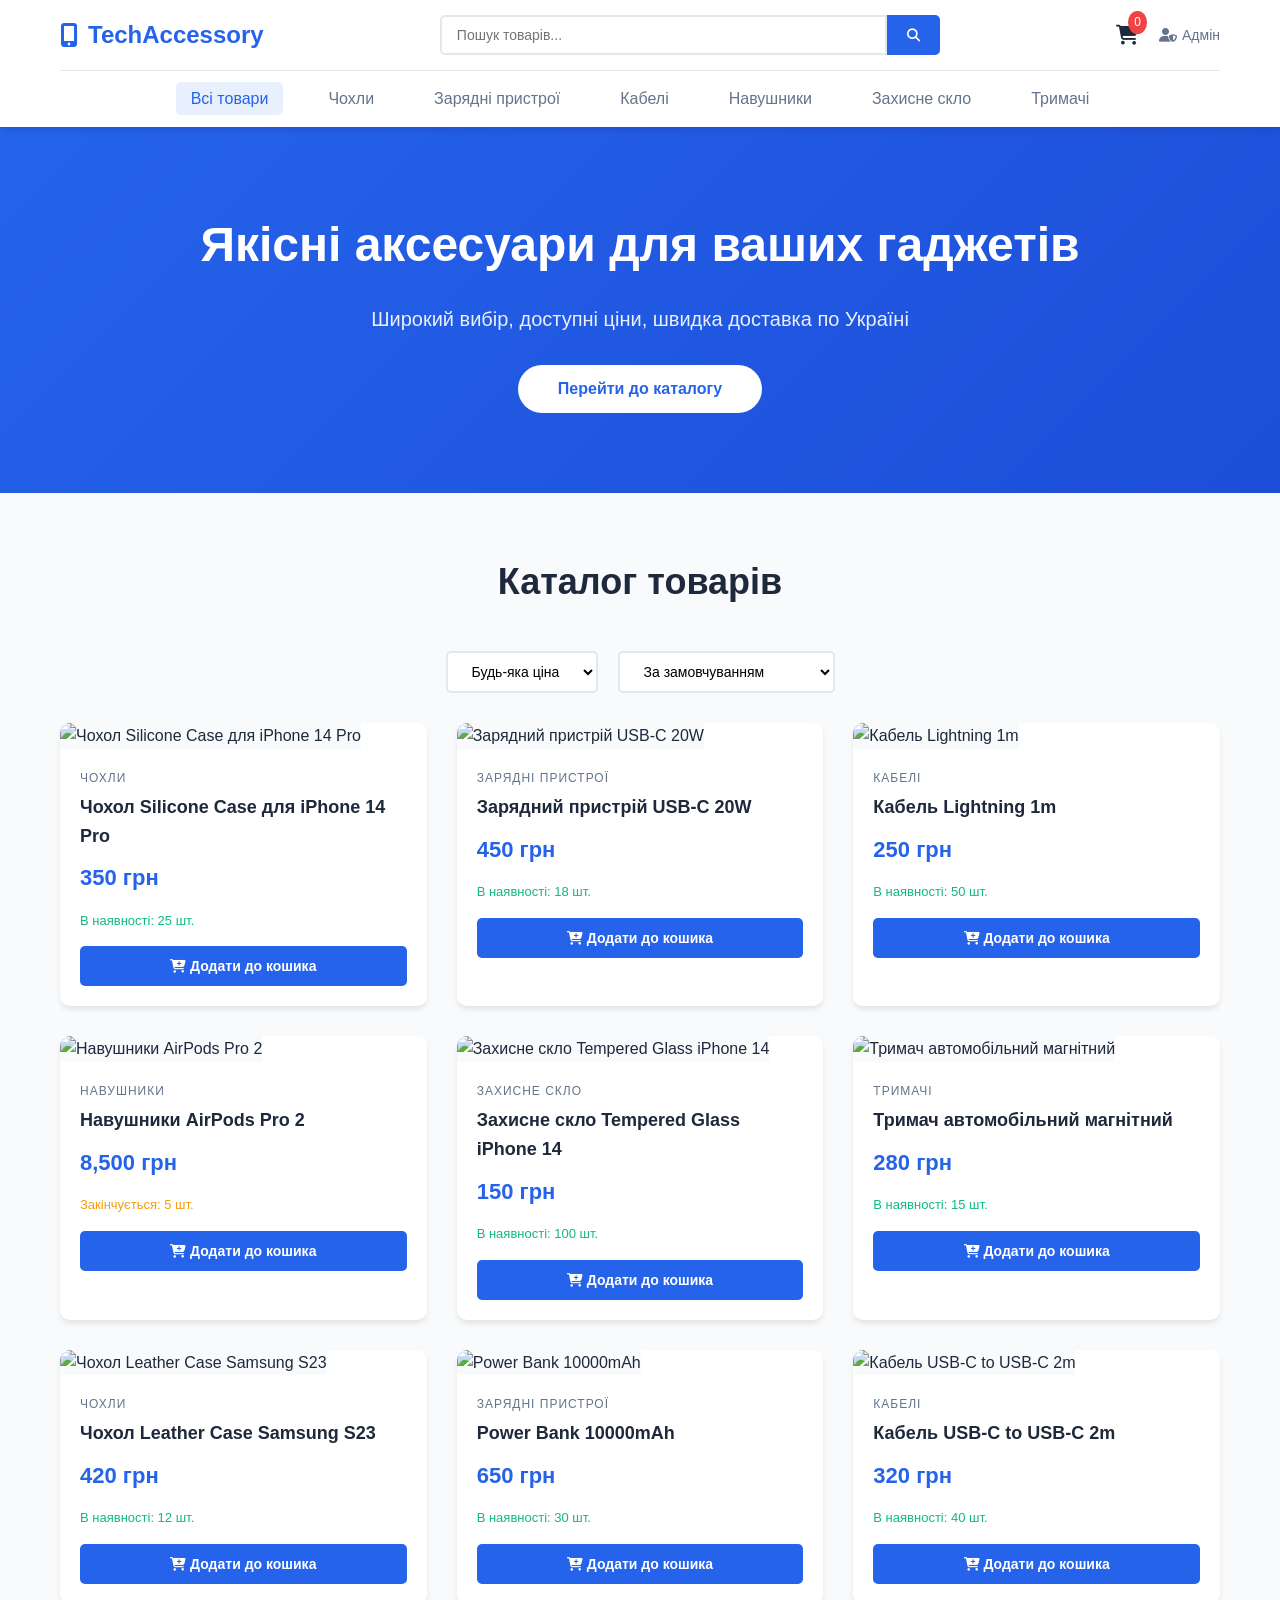
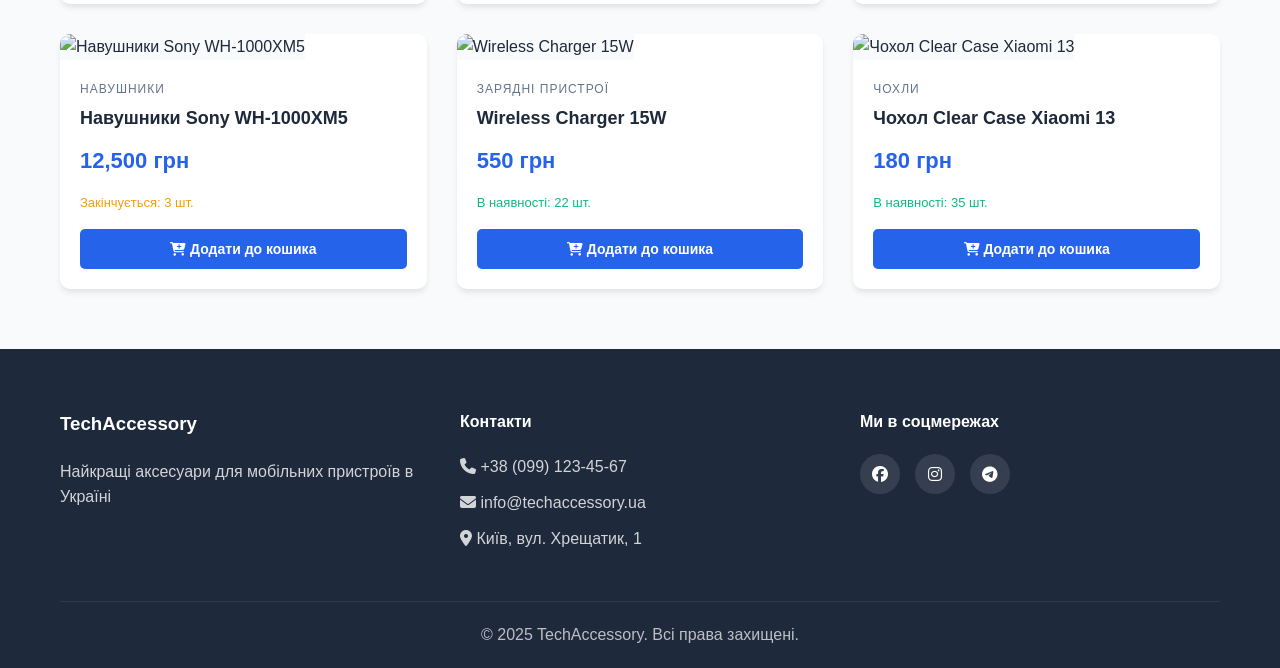
==== index.html @ bcaf26d5 "**Create Ukrainian Mobile Accessories E-commerce with Full CRM Admin Panel** *Key features implement" ====
<!DOCTYPE html>
<html lang="uk">
<head>
    <meta charset="UTF-8">
    <meta name="viewport" content="width=device-width, initial-scale=1.0">
    <title>TechAccessory - Магазин мобільних аксесуарів</title>
    <link rel="stylesheet" href="css/style.css">
    <link rel="stylesheet" href="https://cdnjs.cloudflare.com/ajax/libs/font-awesome/6.4.0/css/all.min.css">
</head>
<body>
    <!-- Header -->
    <header class="header">
        <div class="container">
            <div class="header-top">
                <div class="logo">
                    <i class="fas fa-mobile-alt"></i>
                    <span>TechAccessory</span>
                </div>
                <div class="search-bar">
                    <input type="text" placeholder="Пошук товарів..." id="searchInput">
                    <button onclick="searchProducts()"><i class="fas fa-search"></i></button>
                </div>
                <div class="header-actions">
                    <a href="#" class="cart-btn" onclick="openCart()">
                        <i class="fas fa-shopping-cart"></i>
                        <span class="cart-count">0</span>
                    </a>
                    <a href="admin/login.html" class="admin-link">
                        <i class="fas fa-user-shield"></i>
                        <span>Адмін</span>
                    </a>
                </div>
            </div>
            <nav class="main-nav">
                <ul>
                    <li><a href="#" class="active" data-category="all">Всі товари</a></li>
                    <li><a href="#" data-category="cases">Чохли</a></li>
                    <li><a href="#" data-category="chargers">Зарядні пристрої</a></li>
                    <li><a href="#" data-category="cables">Кабелі</a></li>
                    <li><a href="#" data-category="audio">Навушники</a></li>
                    <li><a href="#" data-category="protective">Захисне скло</a></li>
                    <li><a href="#" data-category="holders">Тримачі</a></li>
                </ul>
            </nav>
        </div>
    </header>

    <!-- Hero Section -->
    <section class="hero">
        <div class="container">
            <div class="hero-content">
                <h1>Якісні аксесуари для ваших гаджетів</h1>
                <p>Широкий вибір, доступні ціни, швидка доставка по Україні</p>
                <button class="btn-primary" onclick="scrollToProducts()">Перейти до каталогу</button>
            </div>
        </div>
    </section>

    <!-- Products Section -->
    <section class="products-section" id="products">
        <div class="container">
            <h2 class="section-title">Каталог товарів</h2>
            <div class="filters">
                <select id="priceFilter" onchange="filterProducts()">
                    <option value="all">Будь-яка ціна</option>
                    <option value="0-100">до 100 грн</option>
                    <option value="100-300">100-300 грн</option>
                    <option value="300-500">300-500 грн</option>
                    <option value="500+">від 500 грн</option>
                </select>
                <select id="sortFilter" onchange="filterProducts()">
                    <option value="default">За замовчуванням</option>
                    <option value="price-asc">Ціна: низька до високої</option>
                    <option value="price-desc">Ціна: висока до низької</option>
                    <option value="name">За назвою</option>
                </select>
            </div>
            <div class="products-grid" id="productsGrid">
                <!-- Products will be loaded dynamically -->
            </div>
        </div>
    </section>

    <!-- Cart Modal -->
    <div class="modal" id="cartModal">
        <div class="modal-content cart-modal">
            <div class="modal-header">
                <h2>Кошик</h2>
                <button class="close-btn" onclick="closeCart()">&times;</button>
            </div>
            <div class="cart-items" id="cartItems">
                <!-- Cart items will be loaded here -->
            </div>
            <div class="cart-footer">
                <div class="cart-total">
                    <span>Разом:</span>
                    <span id="cartTotal">0 грн</span>
                </div>
                <button class="btn-primary" onclick="checkout()">Оформити замовлення</button>
            </div>
        </div>
    </div>

    <!-- Checkout Modal -->
    <div class="modal" id="checkoutModal">
        <div class="modal-content">
            <div class="modal-header">
                <h2>Оформлення замовлення</h2>
                <button class="close-btn" onclick="closeCheckout()">&times;</button>
            </div>
            <form id="checkoutForm" onsubmit="submitOrder(event)">
                <div class="form-group">
                    <label>ПІБ</label>
                    <input type="text" required placeholder="Іванов Іван Іванович">
                </div>
                <div class="form-group">
                    <label>Телефон</label>
                    <input type="tel" required placeholder="+38 (___) ___-__-__">
                </div>
                <div class="form-group">
                    <label>Email</label>
                    <input type="email" required placeholder="email@example.com">
                </div>
                <div class="form-group">
                    <label>Місто</label>
                    <input type="text" required placeholder="Київ">
                </div>
                <div class="form-group">
                    <label>Відділення Нової Пошти</label>
                    <input type="text" required placeholder="№ відділення">
                </div>
                <div class="form-group">
                    <label>Спосіб оплати</label>
                    <select required>
                        <option value="card">Онлайн карткою</option>
                        <option value="cash">При отриманні</option>
                        <option value="privat24">Privat24</option>
                    </select>
                </div>
                <button type="submit" class="btn-primary">Підтвердити замовлення</button>
            </form>
        </div>
    </div>

    <!-- Footer -->
    <footer class="footer">
        <div class="container">
            <div class="footer-content">
                <div class="footer-section">
                    <h3>TechAccessory</h3>
                    <p>Найкращі аксесуари для мобільних пристроїв в Україні</p>
                </div>
                <div class="footer-section">
                    <h4>Контакти</h4>
                    <p><i class="fas fa-phone"></i> +38 (099) 123-45-67</p>
                    <p><i class="fas fa-envelope"></i> info@techaccessory.ua</p>
                    <p><i class="fas fa-map-marker-alt"></i> Київ, вул. Хрещатик, 1</p>
                </div>
                <div class="footer-section">
                    <h4>Ми в соцмережах</h4>
                    <div class="social-links">
                        <a href="#"><i class="fab fa-facebook"></i></a>
                        <a href="#"><i class="fab fa-instagram"></i></a>
                        <a href="#"><i class="fab fa-telegram"></i></a>
                    </div>
                </div>
            </div>
            <div class="footer-bottom">
                <p>&copy; 2025 TechAccessory. Всі права захищені.</p>
            </div>
        </div>
    </footer>

    <script src="js/main.js"></script>
</body>
</html>
---- css/style.css ----
/* Reset and Base Styles */
* {
    margin: 0;
    padding: 0;
    box-sizing: border-box;
}

:root {
    --primary-color: #2563eb;
    --primary-dark: #1d4ed8;
    --secondary-color: #64748b;
    --success-color: #10b981;
    --warning-color: #f59e0b;
    --danger-color: #ef4444;
    --dark-color: #1e293b;
    --light-color: #f8fafc;
    --border-color: #e2e8f0;
    --shadow: 0 4px 6px -1px rgba(0, 0, 0, 0.1);
    --shadow-lg: 0 10px 15px -3px rgba(0, 0, 0, 0.1);
}

body {
    font-family: 'Segoe UI', Tahoma, Geneva, Verdana, sans-serif;
    line-height: 1.6;
    color: var(--dark-color);
    background-color: var(--light-color);
}

.container {
    max-width: 1200px;
    margin: 0 auto;
    padding: 0 20px;
}

a {
    text-decoration: none;
    color: inherit;
}

button {
    cursor: pointer;
    border: none;
    outline: none;
    transition: all 0.3s ease;
}

/* Header */
.header {
    background: white;
    box-shadow: var(--shadow);
    position: sticky;
    top: 0;
    z-index: 1000;
}

.header-top {
    display: flex;
    justify-content: space-between;
    align-items: center;
    padding: 15px 0;
    border-bottom: 1px solid var(--border-color);
}

.logo {
    display: flex;
    align-items: center;
    gap: 10px;
    font-size: 24px;
    font-weight: bold;
    color: var(--primary-color);
}

.search-bar {
    display: flex;
    flex: 1;
    max-width: 500px;
    margin: 0 30px;
}

.search-bar input {
    flex: 1;
    padding: 10px 15px;
    border: 2px solid var(--border-color);
    border-radius: 5px 0 0 5px;
    font-size: 14px;
}

.search-bar button {
    padding: 10px 20px;
    background: var(--primary-color);
    color: white;
    border-radius: 0 5px 5px 0;
    transition: background 0.3s;
}

.search-bar button:hover {
    background: var(--primary-dark);
}

.header-actions {
    display: flex;
    gap: 20px;
    align-items: center;
}

.cart-btn {
    position: relative;
    font-size: 20px;
    color: var(--dark-color);
}

.cart-count {
    position: absolute;
    top: -8px;
    right: -8px;
    background: var(--danger-color);
    color: white;
    font-size: 12px;
    padding: 2px 6px;
    border-radius: 50%;
}

.admin-link {
    display: flex;
    align-items: center;
    gap: 5px;
    color: var(--secondary-color);
    font-size: 14px;
}

.admin-link:hover {
    color: var(--primary-color);
}

.main-nav {
    padding: 15px 0;
}

.main-nav ul {
    display: flex;
    list-style: none;
    gap: 30px;
    justify-content: center;
}

.main-nav a {
    color: var(--secondary-color);
    font-weight: 500;
    padding: 8px 15px;
    border-radius: 5px;
    transition: all 0.3s;
}

.main-nav a:hover,
.main-nav a.active {
    color: var(--primary-color);
    background: rgba(37, 99, 235, 0.1);
}

/* Hero Section */
.hero {
    background: linear-gradient(135deg, var(--primary-color), var(--primary-dark));
    color: white;
    padding: 80px 0;
    text-align: center;
}

.hero-content h1 {
    font-size: 48px;
    margin-bottom: 20px;
}

.hero-content p {
    font-size: 20px;
    margin-bottom: 30px;
    opacity: 0.9;
}

.btn-primary {
    background: white;
    color: var(--primary-color);
    padding: 15px 40px;
    border-radius: 30px;
    font-size: 16px;
    font-weight: bold;
    transition: transform 0.3s, box-shadow 0.3s;
}

.btn-primary:hover {
    transform: translateY(-2px);
    box-shadow: var(--shadow-lg);
}

/* Products Section */
.products-section {
    padding: 60px 0;
}

.section-title {
    text-align: center;
    font-size: 36px;
    margin-bottom: 40px;
    color: var(--dark-color);
}

.filters {
    display: flex;
    gap: 20px;
    margin-bottom: 30px;
    justify-content: center;
}

.filters select {
    padding: 10px 20px;
    border: 2px solid var(--border-color);
    border-radius: 5px;
    font-size: 14px;
    background: white;
    cursor: pointer;
}

.products-grid {
    display: grid;
    grid-template-columns: repeat(auto-fill, minmax(280px, 1fr));
    gap: 30px;
}

.product-card {
    background: white;
    border-radius: 10px;
    overflow: hidden;
    box-shadow: var(--shadow);
    transition: transform 0.3s, box-shadow 0.3s;
}

.product-card:hover {
    transform: translateY(-5px);
    box-shadow: var(--shadow-lg);
}

.product-image {
    width: 100%;
    height: 250px;
    object-fit: cover;
    background: var(--light-color);
}

.product-info {
    padding: 20px;
}

.product-category {
    color: var(--secondary-color);
    font-size: 12px;
    text-transform: uppercase;
    letter-spacing: 1px;
    margin-bottom: 5px;
}

.product-name {
    font-size: 18px;
    font-weight: 600;
    margin-bottom: 10px;
    color: var(--dark-color);
}

.product-price {
    font-size: 22px;
    font-weight: bold;
    color: var(--primary-color);
    margin-bottom: 15px;
}

.product-stock {
    font-size: 13px;
    color: var(--success-color);
    margin-bottom: 15px;
}

.product-stock.low {
    color: var(--warning-color);
}

.product-stock.out {
    color: var(--danger-color);
}

.add-to-cart {
    width: 100%;
    padding: 12px;
    background: var(--primary-color);
    color: white;
    border-radius: 5px;
    font-size: 14px;
    font-weight: 600;
    transition: background 0.3s;
}

.add-to-cart:hover {
    background: var(--primary-dark);
}

.add-to-cart:disabled {
    background: var(--secondary-color);
    cursor: not-allowed;
}

/* Modal */
.modal {
    display: none;
    position: fixed;
    top: 0;
    left: 0;
    width: 100%;
    height: 100%;
    background: rgba(0, 0, 0, 0.5);
    z-index: 2000;
    justify-content: center;
    align-items: center;
}

.modal.active {
    display: flex;
}

.modal-content {
    background: white;
    border-radius: 10px;
    max-width: 500px;
    width: 90%;
    max-height: 80vh;
    overflow-y: auto;
}

.cart-modal {
    max-width: 600px;
}

.modal-header {
    display: flex;
    justify-content: space-between;
    align-items: center;
    padding: 20px;
    border-bottom: 1px solid var(--border-color);
}

.modal-header h2 {
    font-size: 24px;
}

.close-btn {
    font-size: 28px;
    background: none;
    color: var(--secondary-color);
}

.close-btn:hover {
    color: var(--dark-color);
}

/* Cart Items */
.cart-items {
    padding: 20px;
}

.cart-item {
    display: flex;
    gap: 15px;
    padding: 15px 0;
    border-bottom: 1px solid var(--border-color);
}

.cart-item-image {
    width: 80px;
    height: 80px;
    object-fit: cover;
    border-radius: 5px;
}

.cart-item-details {
    flex: 1;
}

.cart-item-name {
    font-weight: 600;
    margin-bottom: 5px;
}

.cart-item-price {
    color: var(--primary-color);
    font-weight: bold;
}

.cart-item-quantity {
    display: flex;
    align-items: center;
    gap: 10px;
    margin-top: 10px;
}

.quantity-btn {
    width: 30px;
    height: 30px;
    border-radius: 5px;
    background: var(--light-color);
    font-size: 18px;
    display: flex;
    align-items: center;
    justify-content: center;
}

.quantity-btn:hover {
    background: var(--border-color);
}

.remove-item {
    color: var(--danger-color);
    background: none;
    font-size: 18px;
}

.cart-footer {
    padding: 20px;
    border-top: 1px solid var(--border-color);
}

.cart-total {
    display: flex;
    justify-content: space-between;
    font-size: 20px;
    font-weight: bold;
    margin-bottom: 20px;
}

/* Form */
.form-group {
    margin-bottom: 20px;
}

.form-group label {
    display: block;
    margin-bottom: 8px;
    font-weight: 600;
    color: var(--dark-color);
}

.form-group input,
.form-group select {
    width: 100%;
    padding: 12px;
    border: 2px solid var(--border-color);
    border-radius: 5px;
    font-size: 14px;
}

.form-group input:focus,
.form-group select:focus {
    border-color: var(--primary-color);
}

/* Footer */
.footer {
    background: var(--dark-color);
    color: white;
    padding: 60px 0 20px;
}

.footer-content {
    display: grid;
    grid-template-columns: repeat(auto-fit, minmax(250px, 1fr));
    gap: 40px;
    margin-bottom: 40px;
}

.footer-section h3,
.footer-section h4 {
    margin-bottom: 20px;
}

.footer-section p {
    margin-bottom: 10px;
    opacity: 0.8;
}

.social-links {
    display: flex;
    gap: 15px;
}

.social-links a {
    width: 40px;
    height: 40px;
    border-radius: 50%;
    background: rgba(255, 255, 255, 0.1);
    display: flex;
    align-items: center;
    justify-content: center;
    transition: background 0.3s;
}

.social-links a:hover {
    background: var(--primary-color);
}

.footer-bottom {
    text-align: center;
    padding-top: 20px;
    border-top: 1px solid rgba(255, 255, 255, 0.1);
    opacity: 0.7;
}

/* Responsive */
@media (max-width: 768px) {
    .header-top {
        flex-direction: column;
        gap: 15px;
    }

    .search-bar {
        width: 100%;
        margin: 0;
    }

    .main-nav ul {
        flex-wrap: wrap;
        gap: 10px;
    }

    .hero-content h1 {
        font-size: 32px;
    }

    .filters {
        flex-direction: column;
        align-items: center;
    }
}
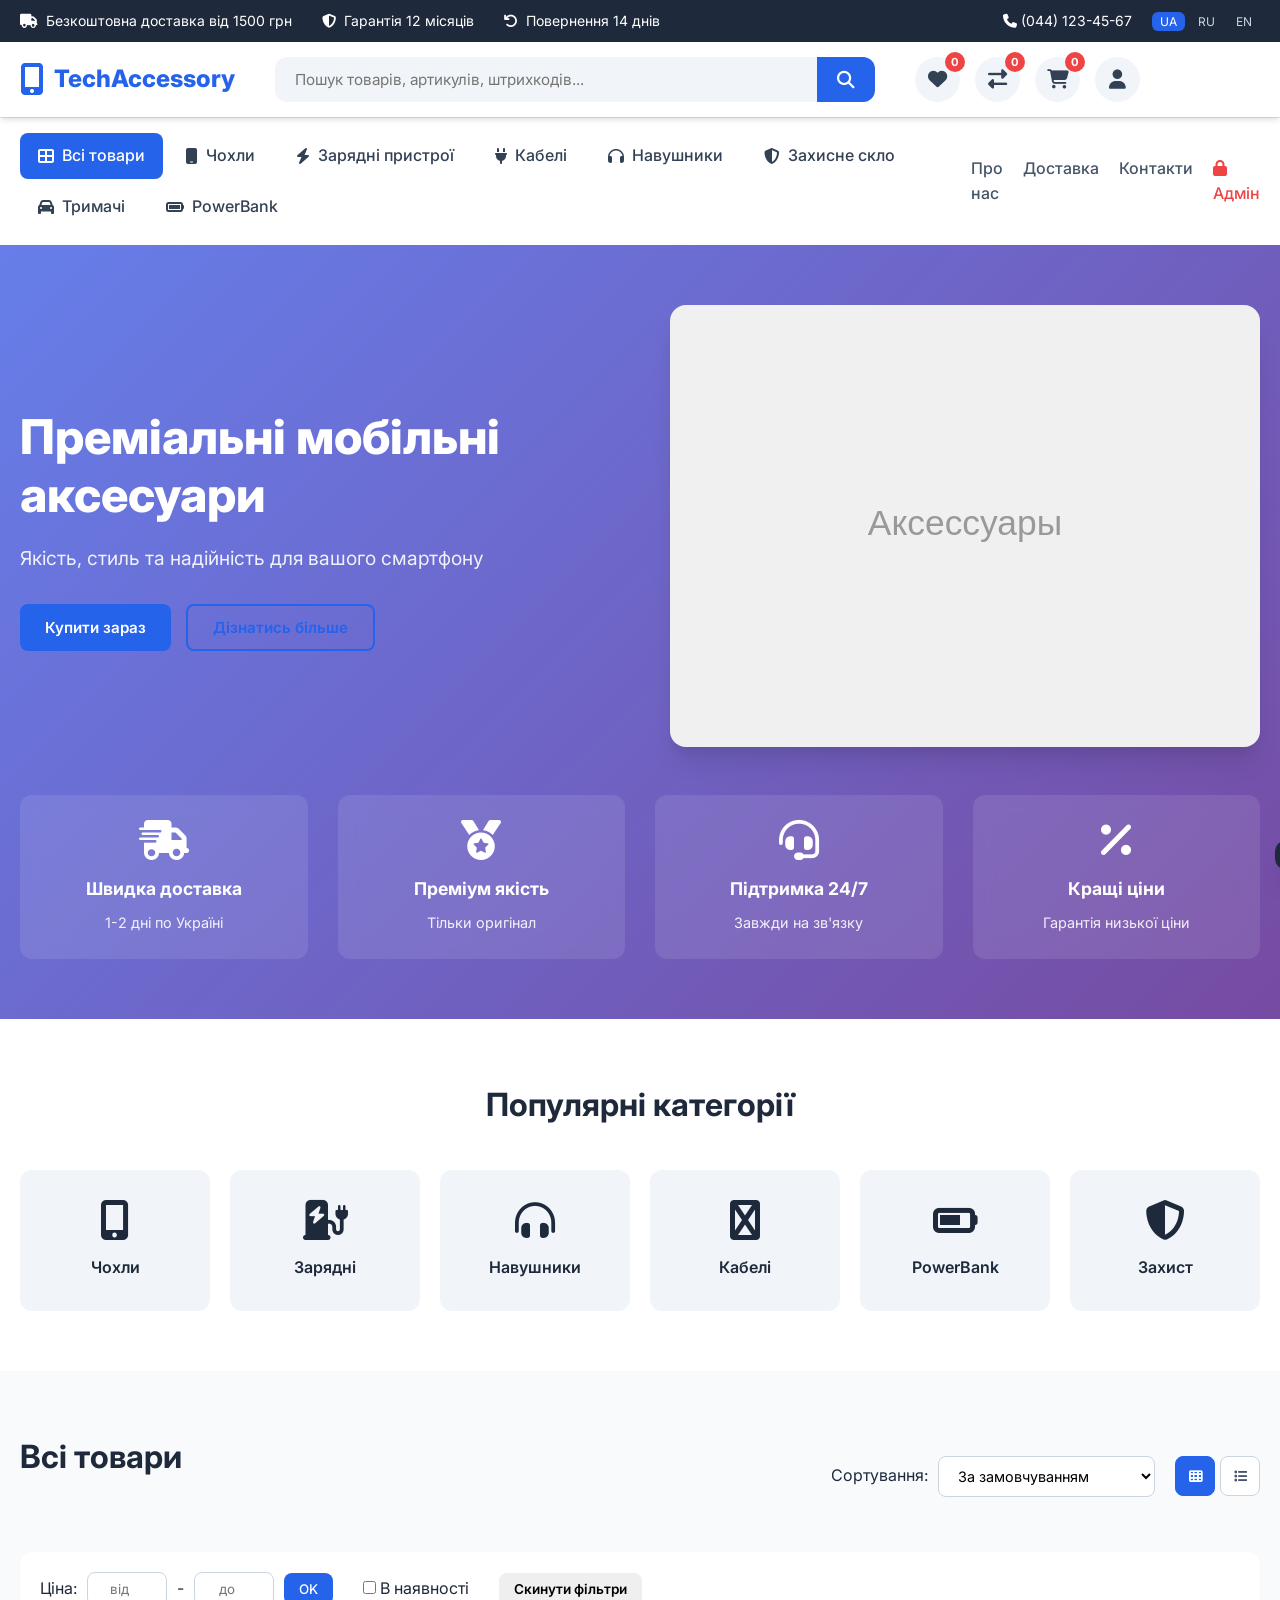
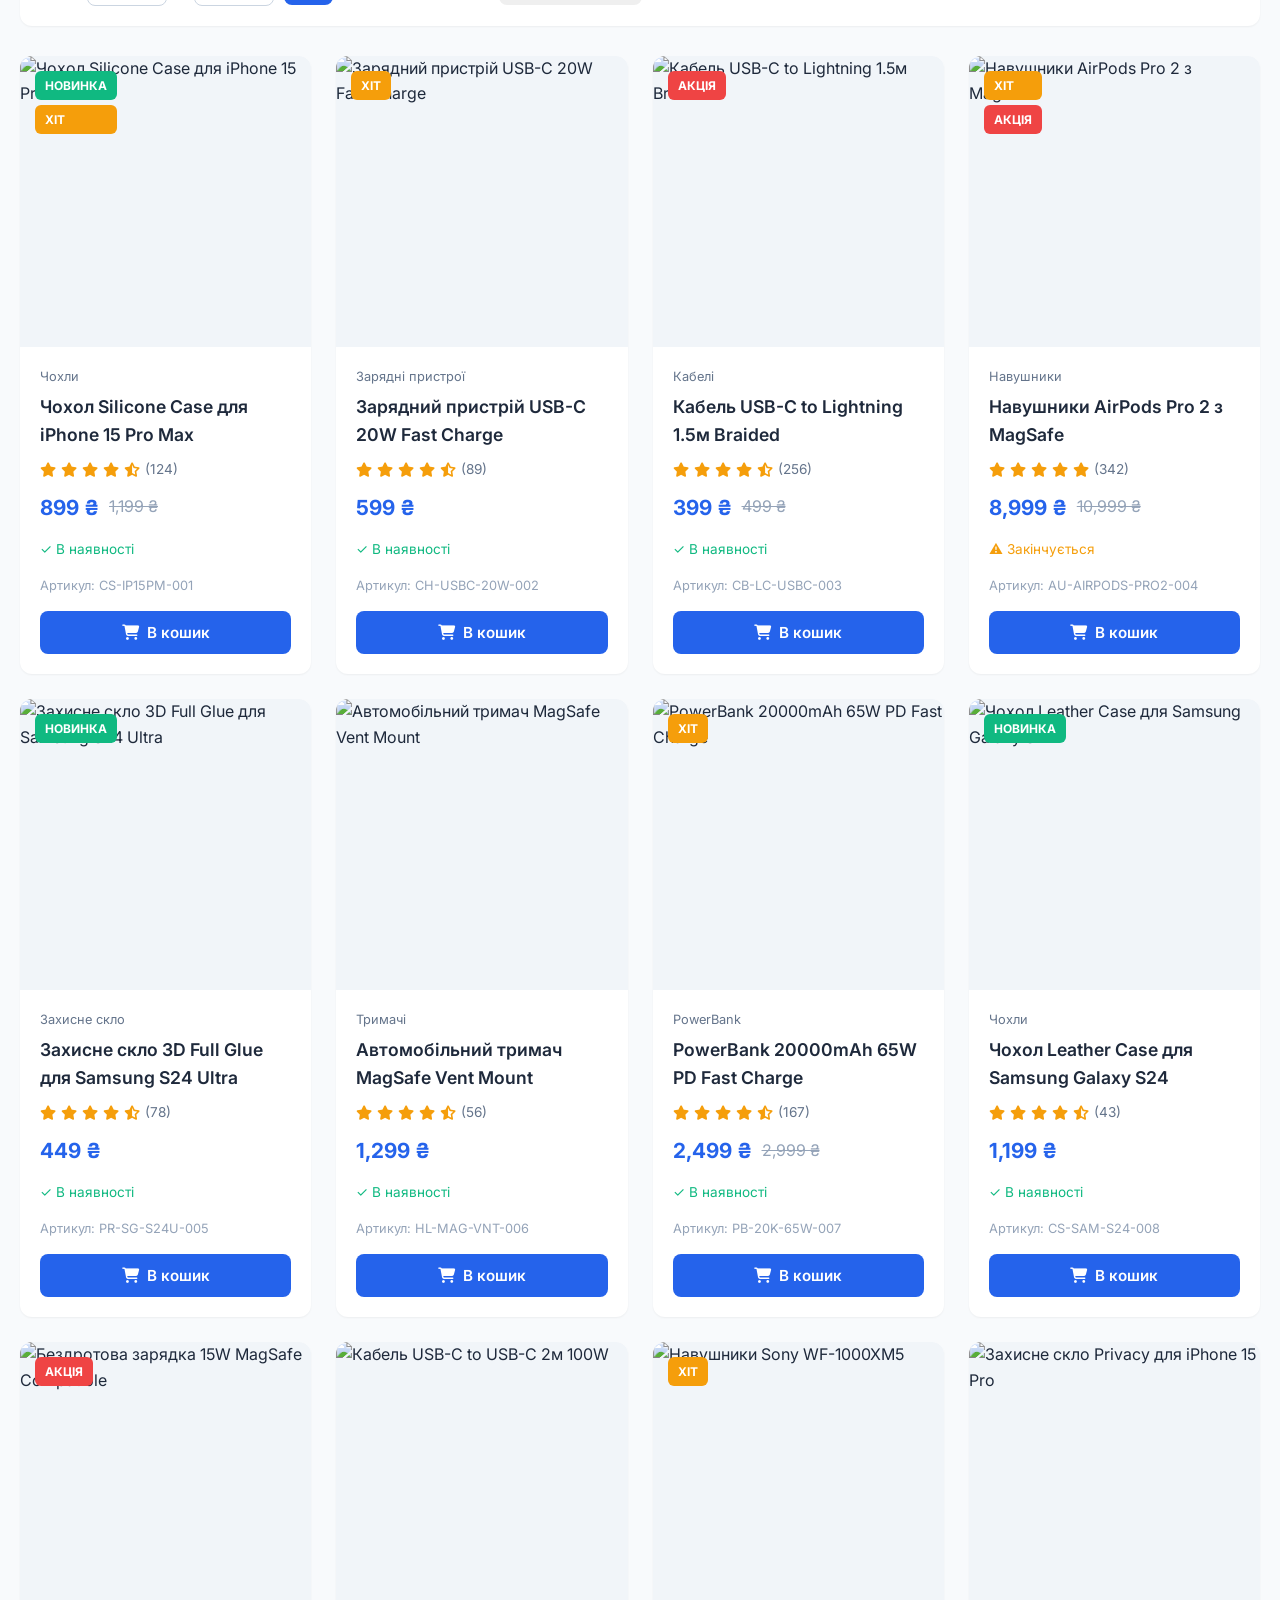
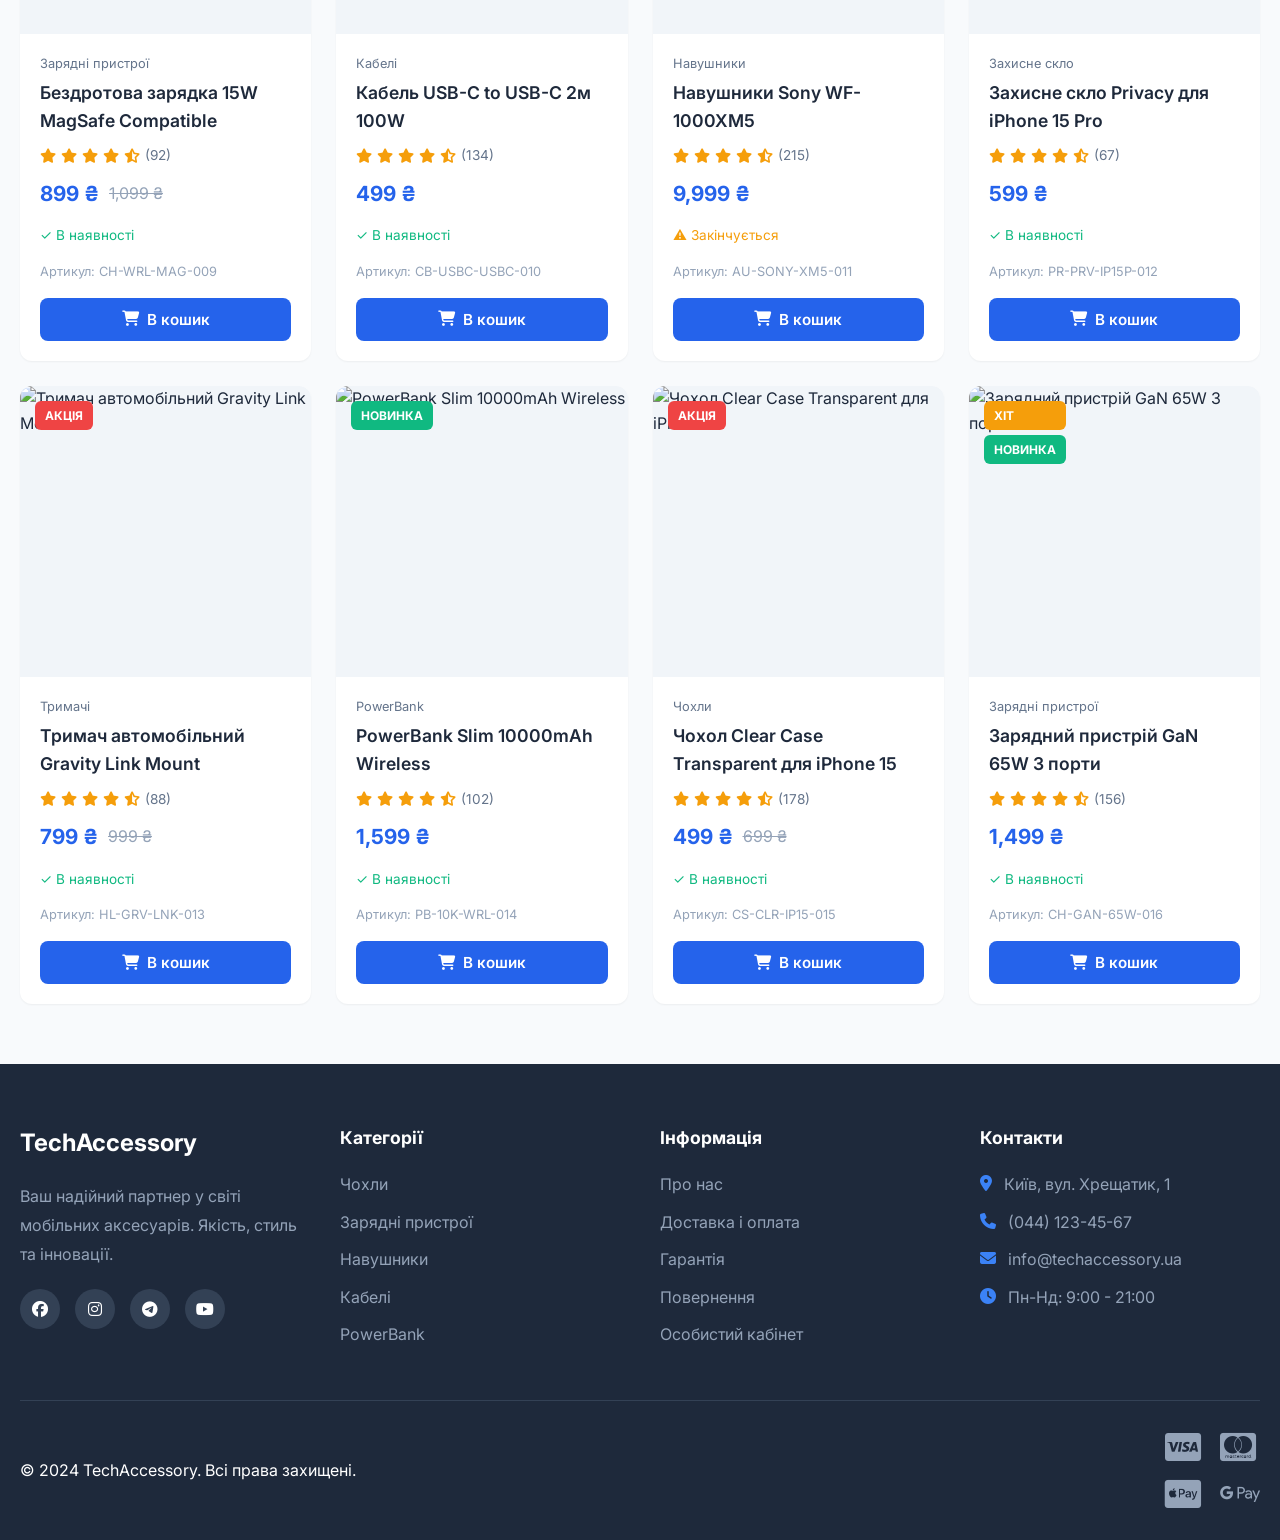
==== commit f90c1f07: "update branch" ====
--- a/index.html
+++ b/index.html
@@ -6,52 +6,162 @@
     <title>TechAccessory - Магазин мобільних аксесуарів</title>
     <link rel="stylesheet" href="css/style.css">
     <link rel="stylesheet" href="https://cdnjs.cloudflare.com/ajax/libs/font-awesome/6.4.0/css/all.min.css">
+    <link href="https://fonts.googleapis.com/css2?family=Inter:wght@300;400;500;600;700;800&display=swap" rel="stylesheet">
 </head>
 <body>
+    <!-- Top Bar -->
+    <div class="top-bar">
+        <div class="container">
+            <div class="top-bar-content">
+                <div class="top-info">
+                    <span><i class="fas fa-truck"></i> Безкоштовна доставка від 1500 грн</span>
+                    <span><i class="fas fa-shield-alt"></i> Гарантія 12 місяців</span>
+                    <span><i class="fas fa-undo"></i> Повернення 14 днів</span>
+                </div>
+                <div class="top-actions">
+                    <a href="tel:+380441234567"><i class="fas fa-phone"></i> (044) 123-45-67</a>
+                    <div class="language-switcher">
+                        <button class="lang-btn active">UA</button>
+                        <button class="lang-btn">RU</button>
+                        <button class="lang-btn">EN</button>
+                    </div>
+                </div>
+            </div>
+        </div>
+    </div>
+
     <!-- Header -->
     <header class="header">
         <div class="container">
-            <div class="header-top">
+            <div class="header-content">
                 <div class="logo">
-                    <i class="fas fa-mobile-alt"></i>
-                    <span>TechAccessory</span>
-                </div>
+                    <a href="index.html">
+                        <i class="fas fa-mobile-alt"></i>
+                        <span>TechAccessory</span>
+                    </a>
+                </div>
+                
                 <div class="search-bar">
-                    <input type="text" placeholder="Пошук товарів..." id="searchInput">
+                    <input type="text" id="searchInput" placeholder="Пошук товарів, артикулів, штрихкодів...">
                     <button onclick="searchProducts()"><i class="fas fa-search"></i></button>
                 </div>
+
                 <div class="header-actions">
-                    <a href="#" class="cart-btn" onclick="openCart()">
+                    <button class="action-btn" onclick="toggleWishlist()" title="Обране">
+                        <i class="fas fa-heart"></i>
+                        <span class="badge" id="wishlistCount">0</span>
+                    </button>
+                    <button class="action-btn" onclick="toggleCompare()" title="Порівняння">
+                        <i class="fas fa-exchange-alt"></i>
+                        <span class="badge" id="compareCount">0</span>
+                    </button>
+                    <button class="action-btn" onclick="toggleCart()" title="Кошик">
                         <i class="fas fa-shopping-cart"></i>
-                        <span class="cart-count">0</span>
-                    </a>
-                    <a href="admin/login.html" class="admin-link">
-                        <i class="fas fa-user-shield"></i>
-                        <span>Адмін</span>
-                    </a>
-                </div>
-            </div>
-            <nav class="main-nav">
-                <ul>
-                    <li><a href="#" class="active" data-category="all">Всі товари</a></li>
-                    <li><a href="#" data-category="cases">Чохли</a></li>
-                    <li><a href="#" data-category="chargers">Зарядні пристрої</a></li>
-                    <li><a href="#" data-category="cables">Кабелі</a></li>
-                    <li><a href="#" data-category="audio">Навушники</a></li>
-                    <li><a href="#" data-category="protective">Захисне скло</a></li>
-                    <li><a href="#" data-category="holders">Тримачі</a></li>
-                </ul>
-            </nav>
+                        <span class="badge" id="cartCount">0</span>
+                    </button>
+                    <button class="action-btn" onclick="toggleProfile()" title="Профіль">
+                        <i class="fas fa-user"></i>
+                    </button>
+                    <button class="mobile-menu-btn" onclick="toggleMobileMenu()">
+                        <i class="fas fa-bars"></i>
+                    </button>
+                </div>
+            </div>
         </div>
     </header>
+
+    <!-- Navigation -->
+    <nav class="main-nav">
+        <div class="container">
+            <ul class="nav-menu" id="navMenu">
+                <li><a href="#" class="active" data-category="all"><i class="fas fa-th-large"></i> Всі товари</a></li>
+                <li><a href="#" data-category="cases"><i class="fas fa-mobile"></i> Чохли</a></li>
+                <li><a href="#" data-category="chargers"><i class="fas fa-bolt"></i> Зарядні пристрої</a></li>
+                <li><a href="#" data-category="cables"><i class="fas fa-plug"></i> Кабелі</a></li>
+                <li><a href="#" data-category="audio"><i class="fas fa-headphones"></i> Навушники</a></li>
+                <li><a href="#" data-category="protection"><i class="fas fa-shield-alt"></i> Захисне скло</a></li>
+                <li><a href="#" data-category="holders"><i class="fas fa-car"></i> Тримачі</a></li>
+                <li><a href="#" data-category="powerbank"><i class="fas fa-battery-full"></i> PowerBank</a></li>
+            </ul>
+            <div class="nav-extra">
+                <a href="#about">Про нас</a>
+                <a href="#delivery">Доставка</a>
+                <a href="#contacts">Контакти</a>
+                <a href="admin/login.html" class="admin-link"><i class="fas fa-lock"></i> Адмін</a>
+            </div>
+        </div>
+    </nav>
 
     <!-- Hero Section -->
     <section class="hero">
         <div class="container">
             <div class="hero-content">
-                <h1>Якісні аксесуари для ваших гаджетів</h1>
-                <p>Широкий вибір, доступні ціни, швидка доставка по Україні</p>
-                <button class="btn-primary" onclick="scrollToProducts()">Перейти до каталогу</button>
+                <div class="hero-text">
+                    <h1>Преміальні мобільні аксесуари</h1>
+                    <p>Якість, стиль та надійність для вашого смартфону</p>
+                    <div class="hero-buttons">
+                        <button class="btn btn-primary" onclick="scrollToProducts()">Купити зараз</button>
+                        <button class="btn btn-outline">Дізнатись більше</button>
+                    </div>
+                </div>
+                <div class="hero-image">
+                    <img src="data:image/svg+xml,%3Csvg xmlns='http://www.w3.org/2000/svg' viewBox='0 0 400 300'%3E%3Crect fill='%23f0f0f0' width='400' height='300'/%3E%3Ctext x='50%25' y='50%25' dominant-baseline='middle' text-anchor='middle' font-family='Arial' font-size='24' fill='%23999'%3EАксессуары%3C/text%3E%3C/svg%3E" alt="Hero Image">
+                </div>
+            </div>
+            <div class="hero-features">
+                <div class="feature">
+                    <i class="fas fa-shipping-fast"></i>
+                    <h3>Швидка доставка</h3>
+                    <p>1-2 дні по Україні</p>
+                </div>
+                <div class="feature">
+                    <i class="fas fa-medal"></i>
+                    <h3>Преміум якість</h3>
+                    <p>Тільки оригінал</p>
+                </div>
+                <div class="feature">
+                    <i class="fas fa-headset"></i>
+                    <h3>Підтримка 24/7</h3>
+                    <p>Завжди на зв'язку</p>
+                </div>
+                <div class="feature">
+                    <i class="fas fa-percent"></i>
+                    <h3>Кращі ціни</h3>
+                    <p>Гарантія низької ціни</p>
+                </div>
+            </div>
+        </div>
+    </section>
+
+    <!-- Quick Categories -->
+    <section class="quick-categories">
+        <div class="container">
+            <h2 class="section-title">Популярні категорії</h2>
+            <div class="categories-grid">
+                <div class="category-card" onclick="filterByCategory('cases')">
+                    <i class="fas fa-mobile-alt"></i>
+                    <span>Чохли</span>
+                </div>
+                <div class="category-card" onclick="filterByCategory('chargers')">
+                    <i class="fas fa-charging-station"></i>
+                    <span>Зарядні</span>
+                </div>
+                <div class="category-card" onclick="filterByCategory('audio')">
+                    <i class="fas fa-headphones-alt"></i>
+                    <span>Навушники</span>
+                </div>
+                <div class="category-card" onclick="filterByCategory('cables')">
+                    <i class="fas fa-usb"></i>
+                    <span>Кабелі</span>
+                </div>
+                <div class="category-card" onclick="filterByCategory('powerbank')">
+                    <i class="fas fa-battery-three-quarters"></i>
+                    <span>PowerBank</span>
+                </div>
+                <div class="category-card" onclick="filterByCategory('protection')">
+                    <i class="fas fa-shield-alt"></i>
+                    <span>Захист</span>
+                </div>
             </div>
         </div>
     </section>
@@ -59,117 +169,302 @@
     <!-- Products Section -->
     <section class="products-section" id="products">
         <div class="container">
-            <h2 class="section-title">Каталог товарів</h2>
-            <div class="filters">
-                <select id="priceFilter" onchange="filterProducts()">
-                    <option value="all">Будь-яка ціна</option>
-                    <option value="0-100">до 100 грн</option>
-                    <option value="100-300">100-300 грн</option>
-                    <option value="300-500">300-500 грн</option>
-                    <option value="500+">від 500 грн</option>
-                </select>
-                <select id="sortFilter" onchange="filterProducts()">
-                    <option value="default">За замовчуванням</option>
-                    <option value="price-asc">Ціна: низька до високої</option>
-                    <option value="price-desc">Ціна: висока до низької</option>
-                    <option value="name">За назвою</option>
-                </select>
-            </div>
+            <div class="products-header">
+                <h2 class="section-title">Всі товари</h2>
+                <div class="products-controls">
+                    <div class="filter-group">
+                        <label>Сортування:</label>
+                        <select id="sortSelect" onchange="sortProducts()">
+                            <option value="default">За замовчуванням</option>
+                            <option value="price-asc">Ціна: низька до високої</option>
+                            <option value="price-desc">Ціна: висока до низької</option>
+                            <option value="name-asc">Назва: А-Я</option>
+                            <option value="name-desc">Назва: Я-А</option>
+                            <option value="newest">Новинки</option>
+                        </select>
+                    </div>
+                    <div class="view-toggle">
+                        <button class="active" onclick="setView('grid')"><i class="fas fa-th"></i></button>
+                        <button onclick="setView('list')"><i class="fas fa-list"></i></button>
+                    </div>
+                </div>
+            </div>
+
+            <div class="products-filters">
+                <div class="filter-item">
+                    <label>Ціна:</label>
+                    <div class="price-range">
+                        <input type="number" id="minPrice" placeholder="від" min="0">
+                        <span>-</span>
+                        <input type="number" id="maxPrice" placeholder="до" min="0">
+                        <button onclick="filterByPrice()">OK</button>
+                    </div>
+                </div>
+                <div class="filter-item">
+                    <label>
+                        <input type="checkbox" id="inStockOnly" onchange="filterByStock()"> В наявності
+                    </label>
+                </div>
+                <div class="filter-item">
+                    <button class="btn btn-sm" onclick="clearFilters()">Скинути фільтри</button>
+                </div>
+            </div>
+
             <div class="products-grid" id="productsGrid">
-                <!-- Products will be loaded dynamically -->
+                <!-- Products will be loaded here -->
             </div>
         </div>
     </section>
+
+    <!-- Footer -->
+    <footer class="footer" id="contacts">
+        <div class="container">
+            <div class="footer-grid">
+                <div class="footer-col">
+                    <h3>TechAccessory</h3>
+                    <p>Ваш надійний партнер у світі мобільних аксесуарів. Якість, стиль та інновації.</p>
+                    <div class="social-links">
+                        <a href="#"><i class="fab fa-facebook"></i></a>
+                        <a href="#"><i class="fab fa-instagram"></i></a>
+                        <a href="#"><i class="fab fa-telegram"></i></a>
+                        <a href="#"><i class="fab fa-youtube"></i></a>
+                    </div>
+                </div>
+                <div class="footer-col">
+                    <h4>Категорії</h4>
+                    <ul>
+                        <li><a href="#" onclick="filterByCategory('cases')">Чохли</a></li>
+                        <li><a href="#" onclick="filterByCategory('chargers')">Зарядні пристрої</a></li>
+                        <li><a href="#" onclick="filterByCategory('audio')">Навушники</a></li>
+                        <li><a href="#" onclick="filterByCategory('cables')">Кабелі</a></li>
+                        <li><a href="#" onclick="filterByCategory('powerbank')">PowerBank</a></li>
+                    </ul>
+                </div>
+                <div class="footer-col">
+                    <h4>Інформація</h4>
+                    <ul>
+                        <li><a href="#about">Про нас</a></li>
+                        <li><a href="#delivery">Доставка і оплата</a></li>
+                        <li><a href="#">Гарантія</a></li>
+                        <li><a href="#">Повернення</a></li>
+                        <li><a href="admin/login.html">Особистий кабінет</a></li>
+                    </ul>
+                </div>
+                <div class="footer-col">
+                    <h4>Контакти</h4>
+                    <ul class="contact-list">
+                        <li><i class="fas fa-map-marker-alt"></i> Київ, вул. Хрещатик, 1</li>
+                        <li><i class="fas fa-phone"></i> (044) 123-45-67</li>
+                        <li><i class="fas fa-envelope"></i> info@techaccessory.ua</li>
+                        <li><i class="fas fa-clock"></i> Пн-Нд: 9:00 - 21:00</li>
+                    </ul>
+                </div>
+            </div>
+            <div class="footer-bottom">
+                <p>&copy; 2024 TechAccessory. Всі права захищені.</p>
+                <div class="payment-methods">
+                    <i class="fab fa-cc-visa"></i>
+                    <i class="fab fa-cc-mastercard"></i>
+                    <i class="fab fa-cc-apple-pay"></i>
+                    <i class="fab fa-google-pay"></i>
+                </div>
+            </div>
+        </div>
+    </footer>
 
     <!-- Cart Modal -->
     <div class="modal" id="cartModal">
         <div class="modal-content cart-modal">
             <div class="modal-header">
-                <h2>Кошик</h2>
-                <button class="close-btn" onclick="closeCart()">&times;</button>
-            </div>
-            <div class="cart-items" id="cartItems">
-                <!-- Cart items will be loaded here -->
-            </div>
-            <div class="cart-footer">
-                <div class="cart-total">
-                    <span>Разом:</span>
-                    <span id="cartTotal">0 грн</span>
-                </div>
-                <button class="btn-primary" onclick="checkout()">Оформити замовлення</button>
-            </div>
+                <h3>Кошик</h3>
+                <button class="close-btn" onclick="toggleCart()">&times;</button>
+            </div>
+            <div class="modal-body">
+                <div id="cartItems"></div>
+                <div class="cart-summary">
+                    <div class="cart-row">
+                        <span>Сума:</span>
+                        <span id="cartSubtotal">0 ₴</span>
+                    </div>
+                    <div class="cart-row">
+                        <span>Знижка:</span>
+                        <span id="cartDiscount">0 ₴</span>
+                    </div>
+                    <div class="cart-row total">
+                        <span>Разом:</span>
+                        <span id="cartTotal">0 ₴</span>
+                    </div>
+                    <div class="promo-code">
+                        <input type="text" id="promoCode" placeholder="Промокод">
+                        <button onclick="applyPromoCode()">Застосувати</button>
+                    </div>
+                </div>
+            </div>
+            <div class="modal-footer">
+                <button class="btn btn-outline" onclick="toggleCart()">Продовжити покупки</button>
+                <button class="btn btn-primary" onclick="checkout()">Оформити замовлення</button>
+            </div>
+        </div>
+    </div>
+
+    <!-- Wishlist Modal -->
+    <div class="modal" id="wishlistModal">
+        <div class="modal-content">
+            <div class="modal-header">
+                <h3>Обране</h3>
+                <button class="close-btn" onclick="toggleWishlist()">&times;</button>
+            </div>
+            <div class="modal-body" id="wishlistItems"></div>
+        </div>
+    </div>
+
+    <!-- Compare Modal -->
+    <div class="modal" id="compareModal">
+        <div class="modal-content compare-modal">
+            <div class="modal-header">
+                <h3>Порівняння товарів</h3>
+                <button class="close-btn" onclick="toggleCompare()">&times;</button>
+            </div>
+            <div class="modal-body" id="compareItems"></div>
         </div>
     </div>
 
     <!-- Checkout Modal -->
     <div class="modal" id="checkoutModal">
+        <div class="modal-content checkout-modal">
+            <div class="modal-header">
+                <h3>Оформлення замовлення</h3>
+                <button class="close-btn" onclick="closeCheckout()">&times;</button>
+            </div>
+            <div class="modal-body">
+                <div class="checkout-steps">
+                    <div class="step active" data-step="1">
+                        <span class="step-number">1</span>
+                        <span class="step-label">Контакти</span>
+                    </div>
+                    <div class="step" data-step="2">
+                        <span class="step-number">2</span>
+                        <span class="step-label">Доставка</span>
+                    </div>
+                    <div class="step" data-step="3">
+                        <span class="step-number">3</span>
+                        <span class="step-label">Оплата</span>
+                    </div>
+                </div>
+
+                <form id="checkoutForm">
+                    <!-- Step 1: Contact Info -->
+                    <div class="checkout-step-content active" data-step="1">
+                        <div class="form-group">
+                            <label>ПІБ *</label>
+                            <input type="text" id="customerName" required>
+                        </div>
+                        <div class="form-group">
+                            <label>Телефон *</label>
+                            <input type="tel" id="customerPhone" required placeholder="+38 (XX) XXX-XX-XX">
+                        </div>
+                        <div class="form-group">
+                            <label>Email *</label>
+                            <input type="email" id="customerEmail" required>
+                        </div>
+                    </div>
+
+                    <!-- Step 2: Delivery -->
+                    <div class="checkout-step-content" data-step="2">
+                        <div class="form-group">
+                            <label>Місто *</label>
+                            <input type="text" id="deliveryCity" required>
+                        </div>
+                        <div class="form-group">
+                            <label>Відділення Нової Пошти *</label>
+                            <input type="text" id="deliveryBranch" required>
+                        </div>
+                        <div class="form-group">
+                            <label>Коментар</label>
+                            <textarea id="deliveryComment" rows="3"></textarea>
+                        </div>
+                    </div>
+
+                    <!-- Step 3: Payment -->
+                    <div class="checkout-step-content" data-step="3">
+                        <div class="payment-methods">
+                            <label class="payment-option">
+                                <input type="radio" name="payment" value="card" checked>
+                                <div class="payment-card">
+                                    <i class="fas fa-credit-card"></i>
+                                    <span>Банківською картою</span>
+                                </div>
+                            </label>
+                            <label class="payment-option">
+                                <input type="radio" name="payment" value="cash">
+                                <div class="payment-card">
+                                    <i class="fas fa-money-bill"></i>
+                                    <span>При отриманні</span>
+                                </div>
+                            </label>
+                            <label class="payment-option">
+                                <input type="radio" name="payment" value="googlepay">
+                                <div class="payment-card">
+                                    <i class="fab fa-google-pay"></i>
+                                    <span>Google Pay</span>
+                                </div>
+                            </label>
+                            <label class="payment-option">
+                                <input type="radio" name="payment" value="applepay">
+                                <div class="payment-card">
+                                    <i class="fab fa-apple-pay"></i>
+                                    <span>Apple Pay</span>
+                                </div>
+                            </label>
+                        </div>
+                    </div>
+                </form>
+            </div>
+            <div class="modal-footer">
+                <button class="btn btn-outline" id="prevStep" onclick="changeStep(-1)" style="display:none;">Назад</button>
+                <button class="btn btn-primary" id="nextStep" onclick="changeStep(1)">Далі</button>
+            </div>
+        </div>
+    </div>
+
+    <!-- Profile Modal -->
+    <div class="modal" id="profileModal">
         <div class="modal-content">
             <div class="modal-header">
-                <h2>Оформлення замовлення</h2>
-                <button class="close-btn" onclick="closeCheckout()">&times;</button>
-            </div>
-            <form id="checkoutForm" onsubmit="submitOrder(event)">
-                <div class="form-group">
-                    <label>ПІБ</label>
-                    <input type="text" required placeholder="Іванов Іван Іванович">
-                </div>
-                <div class="form-group">
-                    <label>Телефон</label>
-                    <input type="tel" required placeholder="+38 (___) ___-__-__">
-                </div>
-                <div class="form-group">
-                    <label>Email</label>
-                    <input type="email" required placeholder="email@example.com">
-                </div>
-                <div class="form-group">
-                    <label>Місто</label>
-                    <input type="text" required placeholder="Київ">
-                </div>
-                <div class="form-group">
-                    <label>Відділення Нової Пошти</label>
-                    <input type="text" required placeholder="№ відділення">
-                </div>
-                <div class="form-group">
-                    <label>Спосіб оплати</label>
-                    <select required>
-                        <option value="card">Онлайн карткою</option>
-                        <option value="cash">При отриманні</option>
-                        <option value="privat24">Privat24</option>
-                    </select>
-                </div>
-                <button type="submit" class="btn-primary">Підтвердити замовлення</button>
-            </form>
-        </div>
-    </div>
-
-    <!-- Footer -->
-    <footer class="footer">
-        <div class="container">
-            <div class="footer-content">
-                <div class="footer-section">
-                    <h3>TechAccessory</h3>
-                    <p>Найкращі аксесуари для мобільних пристроїв в Україні</p>
-                </div>
-                <div class="footer-section">
-                    <h4>Контакти</h4>
-                    <p><i class="fas fa-phone"></i> +38 (099) 123-45-67</p>
-                    <p><i class="fas fa-envelope"></i> info@techaccessory.ua</p>
-                    <p><i class="fas fa-map-marker-alt"></i> Київ, вул. Хрещатик, 1</p>
-                </div>
-                <div class="footer-section">
-                    <h4>Ми в соцмережах</h4>
-                    <div class="social-links">
-                        <a href="#"><i class="fab fa-facebook"></i></a>
-                        <a href="#"><i class="fab fa-instagram"></i></a>
-                        <a href="#"><i class="fab fa-telegram"></i></a>
-                    </div>
-                </div>
-            </div>
-            <div class="footer-bottom">
-                <p>&copy; 2025 TechAccessory. Всі права захищені.</p>
-            </div>
-        </div>
-    </footer>
+                <h3>Особистий кабінет</h3>
+                <button class="close-btn" onclick="toggleProfile()">&times;</button>
+            </div>
+            <div class="modal-body">
+                <div class="profile-tabs">
+                    <button class="tab-btn active" onclick="showProfileTab('orders')">Мої замовлення</button>
+                    <button class="tab-btn" onclick="showProfileTab('settings')">Налаштування</button>
+                </div>
+                <div class="profile-content">
+                    <div id="ordersTab" class="tab-content active">
+                        <div id="orderHistory"></div>
+                    </div>
+                    <div id="settingsTab" class="tab-content">
+                        <div class="form-group">
+                            <label>ПІБ</label>
+                            <input type="text" id="profileName">
+                        </div>
+                        <div class="form-group">
+                            <label>Телефон</label>
+                            <input type="tel" id="profilePhone">
+                        </div>
+                        <div class="form-group">
+                            <label>Email</label>
+                            <input type="email" id="profileEmail">
+                        </div>
+                        <button class="btn btn-primary" onclick="saveProfile()">Зберегти</button>
+                    </div>
+                </div>
+            </div>
+        </div>
+    </div>
+
+    <!-- Toast Notification -->
+    <div class="toast" id="toast"></div>
 
     <script src="js/main.js"></script>
 </body>
--- a/css/style.css
+++ b/css/style.css
@@ -1,33 +1,52 @@
-/* Reset and Base Styles */
-* {
-    margin: 0;
-    padding: 0;
-    box-sizing: border-box;
-}
-
+/* CSS Variables */
 :root {
     --primary-color: #2563eb;
     --primary-dark: #1d4ed8;
+    --primary-light: #3b82f6;
     --secondary-color: #64748b;
     --success-color: #10b981;
     --warning-color: #f59e0b;
     --danger-color: #ef4444;
     --dark-color: #1e293b;
     --light-color: #f8fafc;
-    --border-color: #e2e8f0;
-    --shadow: 0 4px 6px -1px rgba(0, 0, 0, 0.1);
-    --shadow-lg: 0 10px 15px -3px rgba(0, 0, 0, 0.1);
+    --gray-100: #f1f5f9;
+    --gray-200: #e2e8f0;
+    --gray-300: #cbd5e1;
+    --gray-400: #94a3b8;
+    --gray-500: #64748b;
+    --gray-600: #475569;
+    --gray-700: #334155;
+    --gray-800: #1e293b;
+    --gradient-primary: linear-gradient(135deg, #667eea 0%, #764ba2 100%);
+    --gradient-secondary: linear-gradient(135deg, #f093fb 0%, #f5576c 100%);
+    --shadow-sm: 0 1px 2px 0 rgba(0, 0, 0, 0.05);
+    --shadow-md: 0 4px 6px -1px rgba(0, 0, 0, 0.1), 0 2px 4px -1px rgba(0, 0, 0, 0.06);
+    --shadow-lg: 0 10px 15px -3px rgba(0, 0, 0, 0.1), 0 4px 6px -2px rgba(0, 0, 0, 0.05);
+    --shadow-xl: 0 20px 25px -5px rgba(0, 0, 0, 0.1), 0 10px 10px -5px rgba(0, 0, 0, 0.04);
+    --radius-sm: 0.375rem;
+    --radius-md: 0.5rem;
+    --radius-lg: 0.75rem;
+    --radius-xl: 1rem;
+    --transition: all 0.3s ease;
+}
+
+/* Reset & Base */
+* {
+    margin: 0;
+    padding: 0;
+    box-sizing: border-box;
 }
 
 body {
-    font-family: 'Segoe UI', Tahoma, Geneva, Verdana, sans-serif;
+    font-family: 'Inter', -apple-system, BlinkMacSystemFont, 'Segoe UI', sans-serif;
+    background-color: var(--light-color);
+    color: var(--gray-800);
     line-height: 1.6;
-    color: var(--dark-color);
-    background-color: var(--light-color);
+    overflow-x: hidden;
 }
 
 .container {
-    max-width: 1200px;
+    max-width: 1400px;
     margin: 0 auto;
     padding: 0 20px;
 }
@@ -35,62 +54,133 @@
 a {
     text-decoration: none;
     color: inherit;
+    transition: var(--transition);
+}
+
+ul {
+    list-style: none;
+}
+
+img {
+    max-width: 100%;
+    height: auto;
 }
 
 button {
     cursor: pointer;
     border: none;
     outline: none;
-    transition: all 0.3s ease;
+    font-family: inherit;
+    transition: var(--transition);
+}
+
+input, textarea, select {
+    font-family: inherit;
+    outline: none;
+    transition: var(--transition);
+}
+
+/* Top Bar */
+.top-bar {
+    background: var(--gray-800);
+    color: white;
+    padding: 10px 0;
+    font-size: 0.875rem;
+}
+
+.top-bar-content {
+    display: flex;
+    justify-content: space-between;
+    align-items: center;
+}
+
+.top-info {
+    display: flex;
+    gap: 30px;
+}
+
+.top-info span {
+    display: flex;
+    align-items: center;
+    gap: 8px;
+}
+
+.top-actions {
+    display: flex;
+    align-items: center;
+    gap: 20px;
+}
+
+.language-switcher {
+    display: flex;
+    gap: 5px;
+}
+
+.lang-btn {
+    background: transparent;
+    color: var(--gray-300);
+    padding: 2px 8px;
+    border-radius: var(--radius-sm);
+    font-size: 0.75rem;
+}
+
+.lang-btn.active,
+.lang-btn:hover {
+    background: var(--primary-color);
+    color: white;
 }
 
 /* Header */
 .header {
     background: white;
-    box-shadow: var(--shadow);
+    box-shadow: var(--shadow-md);
     position: sticky;
     top: 0;
     z-index: 1000;
-}
-
-.header-top {
-    display: flex;
-    justify-content: space-between;
-    align-items: center;
     padding: 15px 0;
-    border-bottom: 1px solid var(--border-color);
-}
-
-.logo {
+}
+
+.header-content {
+    display: flex;
+    align-items: center;
+    gap: 40px;
+}
+
+.logo a {
     display: flex;
     align-items: center;
     gap: 10px;
-    font-size: 24px;
-    font-weight: bold;
+    font-size: 1.5rem;
+    font-weight: 800;
     color: var(--primary-color);
 }
 
+.logo i {
+    font-size: 2rem;
+}
+
 .search-bar {
-    display: flex;
     flex: 1;
-    max-width: 500px;
-    margin: 0 30px;
+    max-width: 600px;
+    display: flex;
+    background: var(--gray-100);
+    border-radius: var(--radius-lg);
+    overflow: hidden;
 }
 
 .search-bar input {
     flex: 1;
-    padding: 10px 15px;
-    border: 2px solid var(--border-color);
-    border-radius: 5px 0 0 5px;
-    font-size: 14px;
+    padding: 12px 20px;
+    border: none;
+    background: transparent;
+    font-size: 0.95rem;
 }
 
 .search-bar button {
-    padding: 10px 20px;
+    padding: 12px 20px;
     background: var(--primary-color);
     color: white;
-    border-radius: 0 5px 5px 0;
-    transition: background 0.3s;
+    font-size: 1.1rem;
 }
 
 .search-bar button:hover {
@@ -99,96 +189,219 @@
 
 .header-actions {
     display: flex;
+    gap: 15px;
+}
+
+.action-btn {
+    position: relative;
+    width: 45px;
+    height: 45px;
+    border-radius: 50%;
+    background: var(--gray-100);
+    color: var(--gray-700);
+    display: flex;
+    align-items: center;
+    justify-content: center;
+    font-size: 1.2rem;
+}
+
+.action-btn:hover {
+    background: var(--primary-color);
+    color: white;
+    transform: translateY(-2px);
+}
+
+.action-btn .badge {
+    position: absolute;
+    top: -5px;
+    right: -5px;
+    background: var(--danger-color);
+    color: white;
+    font-size: 0.7rem;
+    font-weight: 700;
+    min-width: 20px;
+    height: 20px;
+    border-radius: 50%;
+    display: flex;
+    align-items: center;
+    justify-content: center;
+}
+
+.mobile-menu-btn {
+    display: none;
+    width: 45px;
+    height: 45px;
+    border-radius: 50%;
+    background: var(--gray-100);
+    color: var(--gray-700);
+    font-size: 1.2rem;
+}
+
+/* Navigation */
+.main-nav {
+    background: white;
+    border-top: 1px solid var(--gray-200);
+    padding: 15px 0;
+}
+
+.main-nav .container {
+    display: flex;
+    justify-content: space-between;
+    align-items: center;
+}
+
+.nav-menu {
+    display: flex;
+    gap: 5px;
+    flex-wrap: wrap;
+}
+
+.nav-menu a {
+    padding: 10px 18px;
+    border-radius: var(--radius-md);
+    color: var(--gray-700);
+    font-weight: 500;
+    display: flex;
+    align-items: center;
+    gap: 8px;
+}
+
+.nav-menu a:hover,
+.nav-menu a.active {
+    background: var(--primary-color);
+    color: white;
+}
+
+.nav-extra {
+    display: flex;
     gap: 20px;
-    align-items: center;
-}
-
-.cart-btn {
-    position: relative;
-    font-size: 20px;
-    color: var(--dark-color);
-}
-
-.cart-count {
-    position: absolute;
-    top: -8px;
-    right: -8px;
-    background: var(--danger-color);
-    color: white;
-    font-size: 12px;
-    padding: 2px 6px;
-    border-radius: 50%;
+}
+
+.nav-extra a {
+    color: var(--gray-600);
+    font-weight: 500;
+}
+
+.nav-extra a:hover {
+    color: var(--primary-color);
 }
 
 .admin-link {
-    display: flex;
-    align-items: center;
-    gap: 5px;
-    color: var(--secondary-color);
-    font-size: 14px;
-}
-
-.admin-link:hover {
-    color: var(--primary-color);
-}
-
-.main-nav {
-    padding: 15px 0;
-}
-
-.main-nav ul {
-    display: flex;
-    list-style: none;
-    gap: 30px;
-    justify-content: center;
-}
-
-.main-nav a {
-    color: var(--secondary-color);
-    font-weight: 500;
-    padding: 8px 15px;
-    border-radius: 5px;
-    transition: all 0.3s;
-}
-
-.main-nav a:hover,
-.main-nav a.active {
-    color: var(--primary-color);
-    background: rgba(37, 99, 235, 0.1);
+    color: var(--danger-color) !important;
 }
 
 /* Hero Section */
 .hero {
-    background: linear-gradient(135deg, var(--primary-color), var(--primary-dark));
-    color: white;
-    padding: 80px 0;
-    text-align: center;
-}
-
-.hero-content h1 {
-    font-size: 48px;
+    background: var(--gradient-primary);
+    padding: 60px 0;
+    color: white;
+}
+
+.hero-content {
+    display: grid;
+    grid-template-columns: 1fr 1fr;
+    gap: 60px;
+    align-items: center;
+    margin-bottom: 40px;
+}
+
+.hero-text h1 {
+    font-size: 3rem;
+    font-weight: 800;
     margin-bottom: 20px;
-}
-
-.hero-content p {
-    font-size: 20px;
+    line-height: 1.2;
+}
+
+.hero-text p {
+    font-size: 1.2rem;
     margin-bottom: 30px;
     opacity: 0.9;
 }
 
-.btn-primary {
+.hero-buttons {
+    display: flex;
+    gap: 15px;
+}
+
+.hero-image img {
+    border-radius: var(--radius-xl);
+    box-shadow: var(--shadow-xl);
+}
+
+.hero-features {
+    display: grid;
+    grid-template-columns: repeat(4, 1fr);
+    gap: 30px;
+}
+
+.feature {
+    text-align: center;
+    padding: 25px;
+    background: rgba(255, 255, 255, 0.1);
+    border-radius: var(--radius-lg);
+    backdrop-filter: blur(10px);
+}
+
+.feature i {
+    font-size: 2.5rem;
+    margin-bottom: 15px;
+}
+
+.feature h3 {
+    font-size: 1.1rem;
+    margin-bottom: 8px;
+}
+
+.feature p {
+    font-size: 0.9rem;
+    opacity: 0.9;
+}
+
+/* Quick Categories */
+.quick-categories {
+    padding: 60px 0;
     background: white;
-    color: var(--primary-color);
-    padding: 15px 40px;
-    border-radius: 30px;
-    font-size: 16px;
-    font-weight: bold;
-    transition: transform 0.3s, box-shadow 0.3s;
-}
-
-.btn-primary:hover {
-    transform: translateY(-2px);
+}
+
+.section-title {
+    font-size: 2rem;
+    font-weight: 700;
+    text-align: center;
+    margin-bottom: 40px;
+    color: var(--gray-800);
+}
+
+.categories-grid {
+    display: grid;
+    grid-template-columns: repeat(6, 1fr);
+    gap: 20px;
+}
+
+.category-card {
+    display: flex;
+    flex-direction: column;
+    align-items: center;
+    padding: 30px 20px;
+    background: var(--gray-100);
+    border-radius: var(--radius-lg);
+    cursor: pointer;
+    transition: var(--transition);
+    gap: 15px;
+}
+
+.category-card:hover {
+    background: var(--primary-color);
+    color: white;
+    transform: translateY(-5px);
     box-shadow: var(--shadow-lg);
+}
+
+.category-card i {
+    font-size: 2.5rem;
+}
+
+.category-card span {
+    font-weight: 600;
 }
 
 /* Products Section */
@@ -196,113 +409,434 @@
     padding: 60px 0;
 }
 
-.section-title {
+.products-header {
+    display: flex;
+    justify-content: space-between;
+    align-items: center;
+    margin-bottom: 30px;
+}
+
+.products-controls {
+    display: flex;
+    gap: 20px;
+    align-items: center;
+}
+
+.filter-group {
+    display: flex;
+    align-items: center;
+    gap: 10px;
+}
+
+.filter-group select {
+    padding: 10px 15px;
+    border: 1px solid var(--gray-300);
+    border-radius: var(--radius-md);
+    background: white;
+    font-size: 0.9rem;
+}
+
+.view-toggle {
+    display: flex;
+    gap: 5px;
+}
+
+.view-toggle button {
+    width: 40px;
+    height: 40px;
+    border: 1px solid var(--gray-300);
+    background: white;
+    border-radius: var(--radius-md);
+    display: flex;
+    align-items: center;
+    justify-content: center;
+    color: var(--gray-600);
+}
+
+.view-toggle button.active,
+.view-toggle button:hover {
+    background: var(--primary-color);
+    color: white;
+    border-color: var(--primary-color);
+}
+
+.products-filters {
+    display: flex;
+    gap: 30px;
+    align-items: center;
+    padding: 20px;
+    background: white;
+    border-radius: var(--radius-lg);
+    margin-bottom: 30px;
+    box-shadow: var(--shadow-sm);
+}
+
+.filter-item {
+    display: flex;
+    align-items: center;
+    gap: 10px;
+}
+
+.price-range {
+    display: flex;
+    align-items: center;
+    gap: 10px;
+}
+
+.price-range input {
+    width: 80px;
+    padding: 8px 12px;
+    border: 1px solid var(--gray-300);
+    border-radius: var(--radius-md);
     text-align: center;
-    font-size: 36px;
-    margin-bottom: 40px;
-    color: var(--dark-color);
-}
-
-.filters {
-    display: flex;
-    gap: 20px;
-    margin-bottom: 30px;
-    justify-content: center;
-}
-
-.filters select {
-    padding: 10px 20px;
-    border: 2px solid var(--border-color);
-    border-radius: 5px;
-    font-size: 14px;
-    background: white;
-    cursor: pointer;
-}
-
+}
+
+.price-range button {
+    padding: 8px 15px;
+    background: var(--primary-color);
+    color: white;
+    border-radius: var(--radius-md);
+    font-weight: 500;
+}
+
+/* Products Grid */
 .products-grid {
     display: grid;
-    grid-template-columns: repeat(auto-fill, minmax(280px, 1fr));
-    gap: 30px;
+    grid-template-columns: repeat(4, 1fr);
+    gap: 25px;
+}
+
+.products-grid.list-view {
+    grid-template-columns: 1fr;
 }
 
 .product-card {
     background: white;
-    border-radius: 10px;
+    border-radius: var(--radius-lg);
     overflow: hidden;
-    box-shadow: var(--shadow);
-    transition: transform 0.3s, box-shadow 0.3s;
+    box-shadow: var(--shadow-sm);
+    transition: var(--transition);
+    position: relative;
 }
 
 .product-card:hover {
+    box-shadow: var(--shadow-xl);
     transform: translateY(-5px);
-    box-shadow: var(--shadow-lg);
+}
+
+.products-grid.list-view .product-card {
+    display: grid;
+    grid-template-columns: 250px 1fr auto;
+    gap: 30px;
+    padding: 20px;
 }
 
 .product-image {
+    position: relative;
+    padding-top: 100%;
+    background: var(--gray-100);
+    overflow: hidden;
+}
+
+.products-grid.list-view .product-image {
+    padding-top: 0;
+    height: 250px;
+}
+
+.product-image img {
+    position: absolute;
+    top: 0;
+    left: 0;
     width: 100%;
-    height: 250px;
+    height: 100%;
     object-fit: cover;
-    background: var(--light-color);
+    transition: var(--transition);
+}
+
+.product-card:hover .product-image img {
+    transform: scale(1.05);
+}
+
+.product-badges {
+    position: absolute;
+    top: 15px;
+    left: 15px;
+    display: flex;
+    flex-direction: column;
+    gap: 5px;
+}
+
+.badge-new,
+.badge-sale,
+.badge-hit {
+    padding: 5px 10px;
+    border-radius: var(--radius-sm);
+    font-size: 0.75rem;
+    font-weight: 700;
+    text-transform: uppercase;
+}
+
+.badge-new {
+    background: var(--success-color);
+    color: white;
+}
+
+.badge-sale {
+    background: var(--danger-color);
+    color: white;
+}
+
+.badge-hit {
+    background: var(--warning-color);
+    color: white;
+}
+
+.product-actions {
+    position: absolute;
+    top: 15px;
+    right: 15px;
+    display: flex;
+    flex-direction: column;
+    gap: 8px;
+    opacity: 0;
+    transform: translateX(20px);
+    transition: var(--transition);
+}
+
+.product-card:hover .product-actions {
+    opacity: 1;
+    transform: translateX(0);
+}
+
+.product-actions button {
+    width: 40px;
+    height: 40px;
+    border-radius: 50%;
+    background: white;
+    color: var(--gray-700);
+    display: flex;
+    align-items: center;
+    justify-content: center;
+    box-shadow: var(--shadow-md);
+}
+
+.product-actions button:hover {
+    background: var(--primary-color);
+    color: white;
 }
 
 .product-info {
     padding: 20px;
 }
 
+.products-grid.list-view .product-info {
+    padding: 0;
+    display: flex;
+    flex-direction: column;
+    justify-content: center;
+}
+
 .product-category {
-    color: var(--secondary-color);
-    font-size: 12px;
-    text-transform: uppercase;
-    letter-spacing: 1px;
+    font-size: 0.8rem;
+    color: var(--gray-500);
     margin-bottom: 5px;
 }
 
-.product-name {
-    font-size: 18px;
+.product-title {
+    font-size: 1.1rem;
     font-weight: 600;
     margin-bottom: 10px;
-    color: var(--dark-color);
+    color: var(--gray-800);
+}
+
+.product-rating {
+    display: flex;
+    align-items: center;
+    gap: 5px;
+    margin-bottom: 10px;
+}
+
+.product-rating i {
+    color: var(--warning-color);
+    font-size: 0.9rem;
+}
+
+.product-rating span {
+    font-size: 0.85rem;
+    color: var(--gray-500);
 }
 
 .product-price {
-    font-size: 22px;
-    font-weight: bold;
+    display: flex;
+    align-items: center;
+    gap: 10px;
+    margin-bottom: 15px;
+}
+
+.current-price {
+    font-size: 1.3rem;
+    font-weight: 700;
     color: var(--primary-color);
+}
+
+.old-price {
+    font-size: 1rem;
+    color: var(--gray-400);
+    text-decoration: line-through;
+}
+
+.product-stock {
+    font-size: 0.85rem;
     margin-bottom: 15px;
 }
 
-.product-stock {
-    font-size: 13px;
+.stock-available {
     color: var(--success-color);
+}
+
+.stock-low {
+    color: var(--warning-color);
+}
+
+.stock-out {
+    color: var(--danger-color);
+}
+
+.product-sku {
+    font-size: 0.8rem;
+    color: var(--gray-400);
     margin-bottom: 15px;
 }
 
-.product-stock.low {
-    color: var(--warning-color);
-}
-
-.product-stock.out {
-    color: var(--danger-color);
-}
-
-.add-to-cart {
+.btn {
+    padding: 12px 25px;
+    border-radius: var(--radius-md);
+    font-weight: 600;
+    font-size: 0.95rem;
+    display: inline-flex;
+    align-items: center;
+    justify-content: center;
+    gap: 8px;
+}
+
+.btn-sm {
+    padding: 8px 15px;
+    font-size: 0.85rem;
+}
+
+.btn-primary {
+    background: var(--primary-color);
+    color: white;
+}
+
+.btn-primary:hover {
+    background: var(--primary-dark);
+}
+
+.btn-outline {
+    background: transparent;
+    border: 2px solid var(--primary-color);
+    color: var(--primary-color);
+}
+
+.btn-outline:hover {
+    background: var(--primary-color);
+    color: white;
+}
+
+.btn-block {
     width: 100%;
-    padding: 12px;
+}
+
+/* Footer */
+.footer {
+    background: var(--gray-800);
+    color: white;
+    padding: 60px 0 30px;
+}
+
+.footer-grid {
+    display: grid;
+    grid-template-columns: repeat(4, 1fr);
+    gap: 40px;
+    margin-bottom: 40px;
+}
+
+.footer-col h3 {
+    font-size: 1.5rem;
+    margin-bottom: 20px;
+}
+
+.footer-col h4 {
+    font-size: 1.1rem;
+    margin-bottom: 20px;
+}
+
+.footer-col p {
+    color: var(--gray-400);
+    line-height: 1.8;
+    margin-bottom: 20px;
+}
+
+.social-links {
+    display: flex;
+    gap: 15px;
+}
+
+.social-links a {
+    width: 40px;
+    height: 40px;
+    border-radius: 50%;
+    background: var(--gray-700);
+    display: flex;
+    align-items: center;
+    justify-content: center;
+    transition: var(--transition);
+}
+
+.social-links a:hover {
     background: var(--primary-color);
-    color: white;
-    border-radius: 5px;
-    font-size: 14px;
-    font-weight: 600;
-    transition: background 0.3s;
-}
-
-.add-to-cart:hover {
-    background: var(--primary-dark);
-}
-
-.add-to-cart:disabled {
-    background: var(--secondary-color);
-    cursor: not-allowed;
+    transform: translateY(-3px);
+}
+
+.footer-col ul li {
+    margin-bottom: 12px;
+}
+
+.footer-col ul li a {
+    color: var(--gray-400);
+}
+
+.footer-col ul li a:hover {
+    color: white;
+    padding-left: 5px;
+}
+
+.contact-list li {
+    display: flex;
+    align-items: flex-start;
+    gap: 12px;
+    color: var(--gray-400);
+}
+
+.contact-list i {
+    margin-top: 3px;
+    color: var(--primary-light);
+}
+
+.footer-bottom {
+    display: flex;
+    justify-content: space-between;
+    align-items: center;
+    padding-top: 30px;
+    border-top: 1px solid var(--gray-700);
+}
+
+.payment-methods {
+    display: flex;
+    gap: 15px;
+    font-size: 2rem;
+    color: var(--gray-400);
 }
 
 /* Modal */
@@ -313,126 +847,261 @@
     left: 0;
     width: 100%;
     height: 100%;
-    background: rgba(0, 0, 0, 0.5);
+    background: rgba(0, 0, 0, 0.6);
     z-index: 2000;
+    align-items: center;
     justify-content: center;
-    align-items: center;
-}
-
-.modal.active {
-    display: flex;
+    opacity: 0;
+    transition: opacity 0.3s ease;
+}
+
+.modal.show {
+    display: flex;
+    opacity: 1;
 }
 
 .modal-content {
     background: white;
-    border-radius: 10px;
+    border-radius: var(--radius-xl);
     max-width: 500px;
     width: 90%;
-    max-height: 80vh;
+    max-height: 90vh;
     overflow-y: auto;
-}
-
-.cart-modal {
-    max-width: 600px;
+    transform: translateY(-50px);
+    transition: transform 0.3s ease;
+}
+
+.modal.show .modal-content {
+    transform: translateY(0);
+}
+
+.cart-modal,
+.compare-modal,
+.checkout-modal {
+    max-width: 700px;
 }
 
 .modal-header {
     display: flex;
     justify-content: space-between;
     align-items: center;
-    padding: 20px;
-    border-bottom: 1px solid var(--border-color);
-}
-
-.modal-header h2 {
-    font-size: 24px;
+    padding: 20px 25px;
+    border-bottom: 1px solid var(--gray-200);
+}
+
+.modal-header h3 {
+    font-size: 1.3rem;
+    font-weight: 700;
 }
 
 .close-btn {
-    font-size: 28px;
-    background: none;
-    color: var(--secondary-color);
+    width: 35px;
+    height: 35px;
+    border-radius: 50%;
+    background: var(--gray-100);
+    color: var(--gray-600);
+    font-size: 1.5rem;
+    display: flex;
+    align-items: center;
+    justify-content: center;
 }
 
 .close-btn:hover {
-    color: var(--dark-color);
+    background: var(--danger-color);
+    color: white;
+}
+
+.modal-body {
+    padding: 25px;
+}
+
+.modal-footer {
+    display: flex;
+    gap: 15px;
+    justify-content: flex-end;
+    padding: 20px 25px;
+    border-top: 1px solid var(--gray-200);
 }
 
 /* Cart Items */
-.cart-items {
-    padding: 20px;
-}
-
 .cart-item {
-    display: flex;
+    display: grid;
+    grid-template-columns: 80px 1fr auto;
     gap: 15px;
     padding: 15px 0;
-    border-bottom: 1px solid var(--border-color);
+    border-bottom: 1px solid var(--gray-200);
+}
+
+.cart-item:last-child {
+    border-bottom: none;
 }
 
 .cart-item-image {
     width: 80px;
     height: 80px;
+    border-radius: var(--radius-md);
+    overflow: hidden;
+    background: var(--gray-100);
+}
+
+.cart-item-image img {
+    width: 100%;
+    height: 100%;
     object-fit: cover;
-    border-radius: 5px;
-}
-
-.cart-item-details {
-    flex: 1;
-}
-
-.cart-item-name {
+}
+
+.cart-item-info h4 {
+    font-size: 0.95rem;
+    margin-bottom: 8px;
+}
+
+.cart-item-price {
+    font-weight: 700;
+    color: var(--primary-color);
+    margin-bottom: 10px;
+}
+
+.cart-item-controls {
+    display: flex;
+    align-items: center;
+    gap: 10px;
+}
+
+.quantity-control {
+    display: flex;
+    align-items: center;
+    border: 1px solid var(--gray-300);
+    border-radius: var(--radius-md);
+}
+
+.quantity-control button {
+    width: 35px;
+    height: 35px;
+    background: var(--gray-100);
+    font-size: 1.1rem;
+}
+
+.quantity-control input {
+    width: 50px;
+    height: 35px;
+    text-align: center;
+    border: none;
     font-weight: 600;
-    margin-bottom: 5px;
-}
-
-.cart-item-price {
-    color: var(--primary-color);
-    font-weight: bold;
-}
-
-.cart-item-quantity {
-    display: flex;
-    align-items: center;
-    gap: 10px;
-    margin-top: 10px;
-}
-
-.quantity-btn {
-    width: 30px;
-    height: 30px;
-    border-radius: 5px;
-    background: var(--light-color);
-    font-size: 18px;
-    display: flex;
-    align-items: center;
-    justify-content: center;
-}
-
-.quantity-btn:hover {
-    background: var(--border-color);
 }
 
 .remove-item {
     color: var(--danger-color);
     background: none;
-    font-size: 18px;
-}
-
-.cart-footer {
-    padding: 20px;
-    border-top: 1px solid var(--border-color);
-}
-
-.cart-total {
+    font-size: 1.2rem;
+}
+
+.cart-summary {
+    margin-top: 20px;
+    padding-top: 20px;
+    border-top: 2px solid var(--gray-200);
+}
+
+.cart-row {
     display: flex;
     justify-content: space-between;
-    font-size: 20px;
-    font-weight: bold;
-    margin-bottom: 20px;
-}
-
-/* Form */
+    margin-bottom: 12px;
+    font-size: 0.95rem;
+}
+
+.cart-row.total {
+    font-size: 1.2rem;
+    font-weight: 700;
+    color: var(--gray-800);
+}
+
+.promo-code {
+    display: flex;
+    gap: 10px;
+    margin-top: 20px;
+}
+
+.promo-code input {
+    flex: 1;
+    padding: 12px 15px;
+    border: 1px solid var(--gray-300);
+    border-radius: var(--radius-md);
+}
+
+.promo-code button {
+    padding: 12px 20px;
+    background: var(--secondary-color);
+    color: white;
+    border-radius: var(--radius-md);
+    font-weight: 600;
+}
+
+/* Checkout Steps */
+.checkout-steps {
+    display: flex;
+    justify-content: space-between;
+    margin-bottom: 30px;
+}
+
+.step {
+    flex: 1;
+    display: flex;
+    flex-direction: column;
+    align-items: center;
+    gap: 8px;
+    position: relative;
+}
+
+.step:not(:last-child)::after {
+    content: '';
+    position: absolute;
+    top: 15px;
+    left: 60%;
+    width: 80%;
+    height: 2px;
+    background: var(--gray-300);
+}
+
+.step.active:not(:last-child)::after {
+    background: var(--primary-color);
+}
+
+.step-number {
+    width: 35px;
+    height: 35px;
+    border-radius: 50%;
+    background: var(--gray-300);
+    color: var(--gray-600);
+    display: flex;
+    align-items: center;
+    justify-content: center;
+    font-weight: 700;
+    position: relative;
+    z-index: 1;
+}
+
+.step.active .step-number {
+    background: var(--primary-color);
+    color: white;
+}
+
+.step-label {
+    font-size: 0.85rem;
+    color: var(--gray-600);
+    font-weight: 500;
+}
+
+.step.active .step-label {
+    color: var(--primary-color);
+}
+
+.checkout-step-content {
+    display: none;
+}
+
+.checkout-step-content.active {
+    display: block;
+}
+
 .form-group {
     margin-bottom: 20px;
 }
@@ -441,97 +1110,338 @@
     display: block;
     margin-bottom: 8px;
     font-weight: 600;
-    color: var(--dark-color);
+    color: var(--gray-700);
 }
 
 .form-group input,
+.form-group textarea,
 .form-group select {
     width: 100%;
-    padding: 12px;
-    border: 2px solid var(--border-color);
-    border-radius: 5px;
-    font-size: 14px;
+    padding: 12px 15px;
+    border: 1px solid var(--gray-300);
+    border-radius: var(--radius-md);
+    font-size: 0.95rem;
 }
 
 .form-group input:focus,
+.form-group textarea:focus,
 .form-group select:focus {
     border-color: var(--primary-color);
-}
-
-/* Footer */
-.footer {
-    background: var(--dark-color);
-    color: white;
-    padding: 60px 0 20px;
-}
-
-.footer-content {
+    box-shadow: 0 0 0 3px rgba(37, 99, 235, 0.1);
+}
+
+.payment-methods {
     display: grid;
-    grid-template-columns: repeat(auto-fit, minmax(250px, 1fr));
-    gap: 40px;
-    margin-bottom: 40px;
-}
-
-.footer-section h3,
-.footer-section h4 {
-    margin-bottom: 20px;
-}
-
-.footer-section p {
-    margin-bottom: 10px;
-    opacity: 0.8;
-}
-
-.social-links {
-    display: flex;
+    grid-template-columns: repeat(2, 1fr);
     gap: 15px;
 }
 
-.social-links a {
-    width: 40px;
-    height: 40px;
-    border-radius: 50%;
-    background: rgba(255, 255, 255, 0.1);
-    display: flex;
-    align-items: center;
-    justify-content: center;
-    transition: background 0.3s;
-}
-
-.social-links a:hover {
+.payment-option {
+    cursor: pointer;
+}
+
+.payment-card {
+    padding: 20px;
+    border: 2px solid var(--gray-300);
+    border-radius: var(--radius-lg);
+    display: flex;
+    align-items: center;
+    gap: 15px;
+    transition: var(--transition);
+}
+
+.payment-option input:checked + .payment-card {
+    border-color: var(--primary-color);
+    background: rgba(37, 99, 235, 0.05);
+}
+
+.payment-card i {
+    font-size: 2rem;
+    color: var(--primary-color);
+}
+
+.payment-card span {
+    font-weight: 600;
+}
+
+/* Profile Tabs */
+.profile-tabs {
+    display: flex;
+    gap: 10px;
+    margin-bottom: 25px;
+    border-bottom: 2px solid var(--gray-200);
+    padding-bottom: 15px;
+}
+
+.tab-btn {
+    padding: 10px 20px;
+    background: transparent;
+    color: var(--gray-600);
+    font-weight: 600;
+    border-radius: var(--radius-md) var(--radius-md) 0 0;
+}
+
+.tab-btn.active {
     background: var(--primary-color);
-}
-
-.footer-bottom {
-    text-align: center;
-    padding-top: 20px;
-    border-top: 1px solid rgba(255, 255, 255, 0.1);
-    opacity: 0.7;
-}
-
-/* Responsive */
+    color: white;
+}
+
+.tab-content {
+    display: none;
+}
+
+.tab-content.active {
+    display: block;
+}
+
+/* Order History */
+.order-item {
+    padding: 20px;
+    background: var(--gray-100);
+    border-radius: var(--radius-lg);
+    margin-bottom: 15px;
+}
+
+.order-header {
+    display: flex;
+    justify-content: space-between;
+    align-items: center;
+    margin-bottom: 15px;
+}
+
+.order-number {
+    font-weight: 700;
+    font-size: 1.1rem;
+}
+
+.order-status {
+    padding: 5px 15px;
+    border-radius: var(--radius-sm);
+    font-size: 0.85rem;
+    font-weight: 600;
+}
+
+.status-pending {
+    background: var(--warning-color);
+    color: white;
+}
+
+.status-processing {
+    background: var(--primary-color);
+    color: white;
+}
+
+.status-shipped {
+    background: var(--success-color);
+    color: white;
+}
+
+.status-delivered {
+    background: var(--gray-700);
+    color: white;
+}
+
+.status-cancelled {
+    background: var(--danger-color);
+    color: white;
+}
+
+.order-details {
+    display: grid;
+    grid-template-columns: repeat(3, 1fr);
+    gap: 15px;
+    font-size: 0.9rem;
+    color: var(--gray-600);
+}
+
+/* Toast Notification */
+.toast {
+    position: fixed;
+    bottom: 30px;
+    right: 30px;
+    padding: 15px 25px;
+    background: var(--gray-800);
+    color: white;
+    border-radius: var(--radius-lg);
+    box-shadow: var(--shadow-xl);
+    transform: translateX(150%);
+    transition: transform 0.3s ease;
+    z-index: 3000;
+}
+
+.toast.show {
+    transform: translateX(0);
+}
+
+.toast.success {
+    background: var(--success-color);
+}
+
+.toast.error {
+    background: var(--danger-color);
+}
+
+.toast.warning {
+    background: var(--warning-color);
+}
+
+/* Responsive Design */
+@media (max-width: 1200px) {
+    .products-grid {
+        grid-template-columns: repeat(3, 1fr);
+    }
+    
+    .categories-grid {
+        grid-template-columns: repeat(4, 1fr);
+    }
+    
+    .footer-grid {
+        grid-template-columns: repeat(2, 1fr);
+    }
+}
+
+@media (max-width: 992px) {
+    .hero-content {
+        grid-template-columns: 1fr;
+        text-align: center;
+    }
+    
+    .hero-buttons {
+        justify-content: center;
+    }
+    
+    .hero-features {
+        grid-template-columns: repeat(2, 1fr);
+    }
+    
+    .products-grid {
+        grid-template-columns: repeat(2, 1fr);
+    }
+    
+    .categories-grid {
+        grid-template-columns: repeat(3, 1fr);
+    }
+    
+    .payment-methods {
+        grid-template-columns: 1fr;
+    }
+}
+
 @media (max-width: 768px) {
-    .header-top {
+    .top-bar {
+        display: none;
+    }
+    
+    .header-content {
+        gap: 20px;
+    }
+    
+    .search-bar {
+        display: none;
+    }
+    
+    .mobile-menu-btn {
+        display: flex;
+    }
+    
+    .nav-menu {
+        display: none;
         flex-direction: column;
-        gap: 15px;
-    }
-
-    .search-bar {
         width: 100%;
-        margin: 0;
-    }
-
-    .main-nav ul {
-        flex-wrap: wrap;
-        gap: 10px;
-    }
-
-    .hero-content h1 {
-        font-size: 32px;
-    }
-
-    .filters {
+    }
+    
+    .nav-menu.show {
+        display: flex;
+    }
+    
+    .nav-extra {
+        display: none;
+    }
+    
+    .hero-text h1 {
+        font-size: 2rem;
+    }
+    
+    .hero-features {
+        grid-template-columns: 1fr;
+    }
+    
+    .categories-grid {
+        grid-template-columns: repeat(2, 1fr);
+    }
+    
+    .products-grid {
+        grid-template-columns: 1fr;
+    }
+    
+    .products-filters {
         flex-direction: column;
-        align-items: center;
-    }
-}
+        align-items: stretch;
+    }
+    
+    .footer-grid {
+        grid-template-columns: 1fr;
+    }
+    
+    .footer-bottom {
+        flex-direction: column;
+        gap: 20px;
+        text-align: center;
+    }
+    
+    .checkout-steps {
+        overflow-x: auto;
+    }
+    
+    .order-details {
+        grid-template-columns: 1fr;
+    }
+}
+
+/* Animations */
+@keyframes fadeIn {
+    from {
+        opacity: 0;
+        transform: translateY(20px);
+    }
+    to {
+        opacity: 1;
+        transform: translateY(0);
+    }
+}
+
+.product-card {
+    animation: fadeIn 0.5s ease;
+}
+
+@keyframes pulse {
+    0%, 100% {
+        transform: scale(1);
+    }
+    50% {
+        transform: scale(1.05);
+    }
+}
+
+.btn-primary:hover {
+    animation: pulse 0.3s ease;
+}
+
+/* Scrollbar */
+::-webkit-scrollbar {
+    width: 8px;
+    height: 8px;
+}
+
+::-webkit-scrollbar-track {
+    background: var(--gray-100);
+}
+
+::-webkit-scrollbar-thumb {
+    background: var(--gray-400);
+    border-radius: 4px;
+}
+
+::-webkit-scrollbar-thumb:hover {
+    background: var(--gray-500);
+}
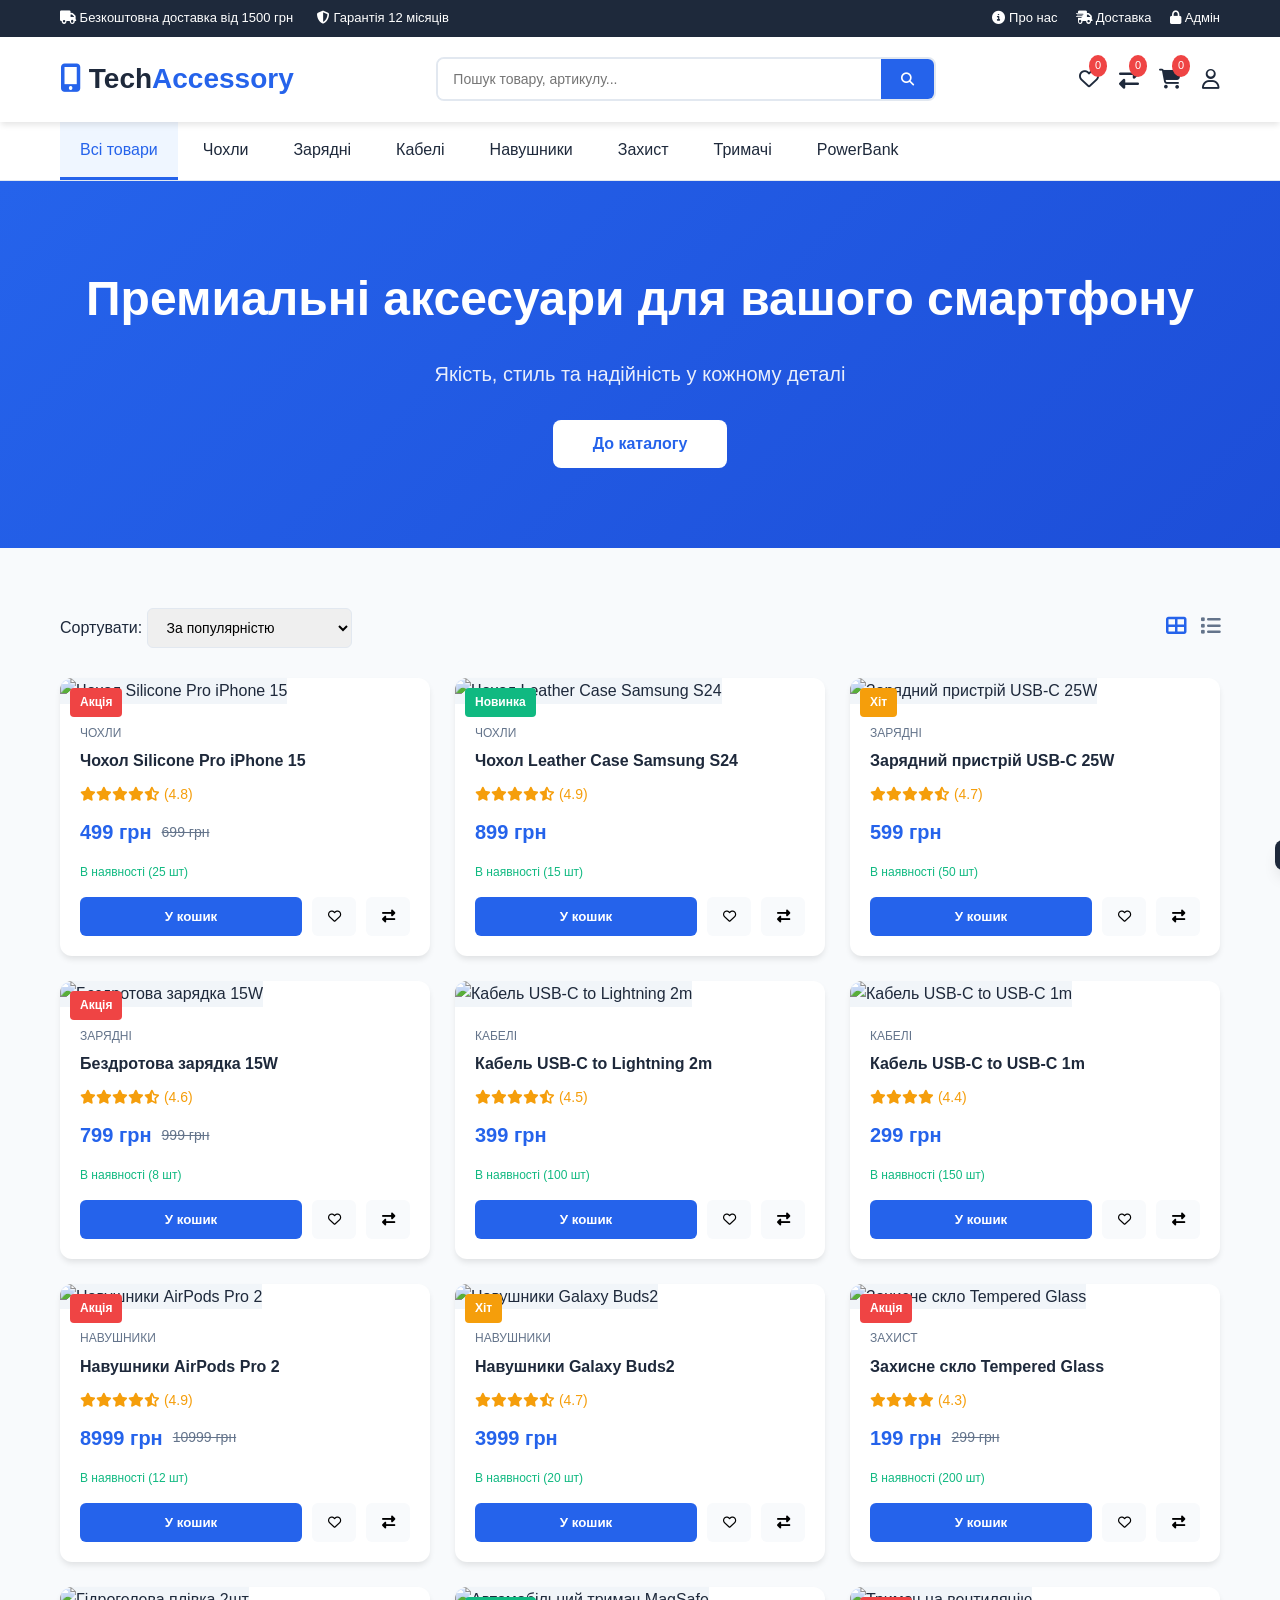
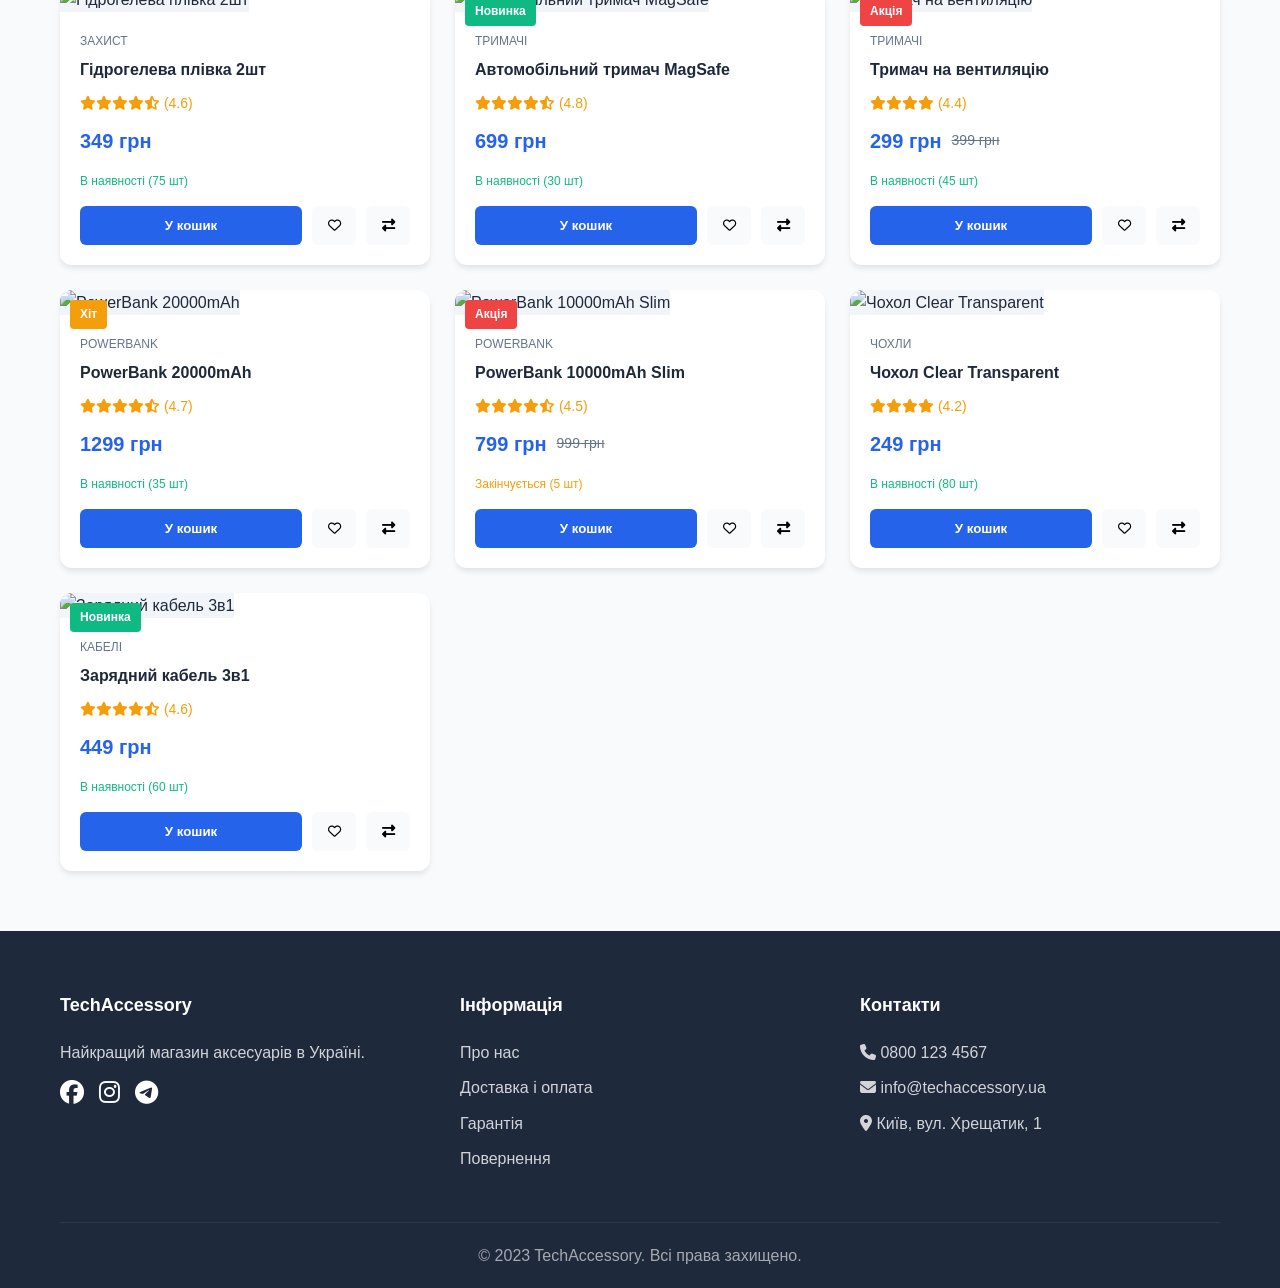
==== commit 36d9d39d: "update branch" ====
--- a/index.html
+++ b/index.html
@@ -6,65 +6,50 @@
     <title>TechAccessory - Магазин мобільних аксесуарів</title>
     <link rel="stylesheet" href="css/style.css">
     <link rel="stylesheet" href="https://cdnjs.cloudflare.com/ajax/libs/font-awesome/6.4.0/css/all.min.css">
-    <link href="https://fonts.googleapis.com/css2?family=Inter:wght@300;400;500;600;700;800&display=swap" rel="stylesheet">
 </head>
 <body>
     <!-- Top Bar -->
     <div class="top-bar">
         <div class="container">
-            <div class="top-bar-content">
-                <div class="top-info">
-                    <span><i class="fas fa-truck"></i> Безкоштовна доставка від 1500 грн</span>
-                    <span><i class="fas fa-shield-alt"></i> Гарантія 12 місяців</span>
-                    <span><i class="fas fa-undo"></i> Повернення 14 днів</span>
-                </div>
-                <div class="top-actions">
-                    <a href="tel:+380441234567"><i class="fas fa-phone"></i> (044) 123-45-67</a>
-                    <div class="language-switcher">
-                        <button class="lang-btn active">UA</button>
-                        <button class="lang-btn">RU</button>
-                        <button class="lang-btn">EN</button>
-                    </div>
-                </div>
+            <div class="top-info">
+                <span><i class="fas fa-truck"></i> Безкоштовна доставка від 1500 грн</span>
+                <span><i class="fas fa-shield-alt"></i> Гарантія 12 місяців</span>
+            </div>
+            <div class="top-actions">
+                <a href="#" onclick="app.showInfo('about')"><i class="fas fa-info-circle"></i> Про нас</a>
+                <a href="#" onclick="app.showInfo('delivery')"><i class="fas fa-shipping-fast"></i> Доставка</a>
+                <a href="admin/login.html" target="_blank"><i class="fas fa-lock"></i> Адмін</a>
             </div>
         </div>
     </div>
 
     <!-- Header -->
-    <header class="header">
-        <div class="container">
-            <div class="header-content">
-                <div class="logo">
-                    <a href="index.html">
-                        <i class="fas fa-mobile-alt"></i>
-                        <span>TechAccessory</span>
-                    </a>
-                </div>
-                
-                <div class="search-bar">
-                    <input type="text" id="searchInput" placeholder="Пошук товарів, артикулів, штрихкодів...">
-                    <button onclick="searchProducts()"><i class="fas fa-search"></i></button>
-                </div>
-
-                <div class="header-actions">
-                    <button class="action-btn" onclick="toggleWishlist()" title="Обране">
-                        <i class="fas fa-heart"></i>
-                        <span class="badge" id="wishlistCount">0</span>
-                    </button>
-                    <button class="action-btn" onclick="toggleCompare()" title="Порівняння">
-                        <i class="fas fa-exchange-alt"></i>
-                        <span class="badge" id="compareCount">0</span>
-                    </button>
-                    <button class="action-btn" onclick="toggleCart()" title="Кошик">
-                        <i class="fas fa-shopping-cart"></i>
-                        <span class="badge" id="cartCount">0</span>
-                    </button>
-                    <button class="action-btn" onclick="toggleProfile()" title="Профіль">
-                        <i class="fas fa-user"></i>
-                    </button>
-                    <button class="mobile-menu-btn" onclick="toggleMobileMenu()">
-                        <i class="fas fa-bars"></i>
-                    </button>
+    <header class="main-header">
+        <div class="container header-content">
+            <div class="logo">
+                <i class="fas fa-mobile-alt"></i> Tech<span>Accessory</span>
+            </div>
+            
+            <div class="search-bar">
+                <input type="text" id="searchInput" placeholder="Пошук товару, артикулу..." onkeyup="if(event.key==='Enter') app.searchProducts()">
+                <button onclick="app.searchProducts()"><i class="fas fa-search"></i></button>
+            </div>
+
+            <div class="user-actions">
+                <div class="action-item" onclick="app.toggleWishlist()" title="Обране">
+                    <i class="far fa-heart"></i>
+                    <span class="badge" id="wishlistCount">0</span>
+                </div>
+                <div class="action-item" onclick="app.toggleCompare()" title="Порівняння">
+                    <i class="fas fa-exchange-alt"></i>
+                    <span class="badge" id="compareCount">0</span>
+                </div>
+                <div class="action-item cart-icon" onclick="app.toggleCart()" title="Кошик">
+                    <i class="fas fa-shopping-cart"></i>
+                    <span class="badge" id="cartCount">0</span>
+                </div>
+                <div class="action-item" onclick="app.toggleProfile()" title="Профіль">
+                    <i class="far fa-user"></i>
                 </div>
             </div>
         </div>
@@ -73,22 +58,16 @@
     <!-- Navigation -->
     <nav class="main-nav">
         <div class="container">
-            <ul class="nav-menu" id="navMenu">
-                <li><a href="#" class="active" data-category="all"><i class="fas fa-th-large"></i> Всі товари</a></li>
-                <li><a href="#" data-category="cases"><i class="fas fa-mobile"></i> Чохли</a></li>
-                <li><a href="#" data-category="chargers"><i class="fas fa-bolt"></i> Зарядні пристрої</a></li>
-                <li><a href="#" data-category="cables"><i class="fas fa-plug"></i> Кабелі</a></li>
-                <li><a href="#" data-category="audio"><i class="fas fa-headphones"></i> Навушники</a></li>
-                <li><a href="#" data-category="protection"><i class="fas fa-shield-alt"></i> Захисне скло</a></li>
-                <li><a href="#" data-category="holders"><i class="fas fa-car"></i> Тримачі</a></li>
-                <li><a href="#" data-category="powerbank"><i class="fas fa-battery-full"></i> PowerBank</a></li>
+            <ul class="nav-list" id="categoryMenu">
+                <li class="active" data-cat="all">Всі товари</li>
+                <li data-cat="cases">Чохли</li>
+                <li data-cat="chargers">Зарядні</li>
+                <li data-cat="cables">Кабелі</li>
+                <li data-cat="audio">Навушники</li>
+                <li data-cat="protection">Захист</li>
+                <li data-cat="holders">Тримачі</li>
+                <li data-cat="powerbank">PowerBank</li>
             </ul>
-            <div class="nav-extra">
-                <a href="#about">Про нас</a>
-                <a href="#delivery">Доставка</a>
-                <a href="#contacts">Контакти</a>
-                <a href="admin/login.html" class="admin-link"><i class="fas fa-lock"></i> Адмін</a>
-            </div>
         </div>
     </nav>
 
@@ -96,225 +75,173 @@
     <section class="hero">
         <div class="container">
             <div class="hero-content">
-                <div class="hero-text">
-                    <h1>Преміальні мобільні аксесуари</h1>
-                    <p>Якість, стиль та надійність для вашого смартфону</p>
-                    <div class="hero-buttons">
-                        <button class="btn btn-primary" onclick="scrollToProducts()">Купити зараз</button>
-                        <button class="btn btn-outline">Дізнатись більше</button>
-                    </div>
-                </div>
-                <div class="hero-image">
-                    <img src="data:image/svg+xml,%3Csvg xmlns='http://www.w3.org/2000/svg' viewBox='0 0 400 300'%3E%3Crect fill='%23f0f0f0' width='400' height='300'/%3E%3Ctext x='50%25' y='50%25' dominant-baseline='middle' text-anchor='middle' font-family='Arial' font-size='24' fill='%23999'%3EАксессуары%3C/text%3E%3C/svg%3E" alt="Hero Image">
-                </div>
-            </div>
-            <div class="hero-features">
-                <div class="feature">
-                    <i class="fas fa-shipping-fast"></i>
-                    <h3>Швидка доставка</h3>
-                    <p>1-2 дні по Україні</p>
-                </div>
-                <div class="feature">
-                    <i class="fas fa-medal"></i>
-                    <h3>Преміум якість</h3>
-                    <p>Тільки оригінал</p>
-                </div>
-                <div class="feature">
-                    <i class="fas fa-headset"></i>
-                    <h3>Підтримка 24/7</h3>
-                    <p>Завжди на зв'язку</p>
-                </div>
-                <div class="feature">
-                    <i class="fas fa-percent"></i>
-                    <h3>Кращі ціни</h3>
-                    <p>Гарантія низької ціни</p>
-                </div>
+                <h1>Премиальні аксесуари для вашого смартфону</h1>
+                <p>Якість, стиль та надійність у кожному деталі</p>
+                <button class="btn-primary" onclick="app.scrollToCatalog()">До каталогу</button>
             </div>
         </div>
     </section>
 
-    <!-- Quick Categories -->
-    <section class="quick-categories">
-        <div class="container">
-            <h2 class="section-title">Популярні категорії</h2>
-            <div class="categories-grid">
-                <div class="category-card" onclick="filterByCategory('cases')">
-                    <i class="fas fa-mobile-alt"></i>
-                    <span>Чохли</span>
-                </div>
-                <div class="category-card" onclick="filterByCategory('chargers')">
-                    <i class="fas fa-charging-station"></i>
-                    <span>Зарядні</span>
-                </div>
-                <div class="category-card" onclick="filterByCategory('audio')">
-                    <i class="fas fa-headphones-alt"></i>
-                    <span>Навушники</span>
-                </div>
-                <div class="category-card" onclick="filterByCategory('cables')">
-                    <i class="fas fa-usb"></i>
-                    <span>Кабелі</span>
-                </div>
-                <div class="category-card" onclick="filterByCategory('powerbank')">
-                    <i class="fas fa-battery-three-quarters"></i>
-                    <span>PowerBank</span>
-                </div>
-                <div class="category-card" onclick="filterByCategory('protection')">
-                    <i class="fas fa-shield-alt"></i>
-                    <span>Захист</span>
-                </div>
+    <!-- Catalog -->
+    <section class="catalog" id="catalog">
+        <div class="container">
+            <div class="filters-bar">
+                <div class="sort-options">
+                    <span>Сортувати:</span>
+                    <select id="sortSelect" onchange="app.renderProducts()">
+                        <option value="popular">За популярністю</option>
+                        <option value="price-asc">Ціна: низька до високої</option>
+                        <option value="price-desc">Ціна: висока до низької</option>
+                        <option value="name">За назвою</option>
+                    </select>
+                </div>
+                <div class="view-options">
+                    <i class="fas fa-th-large active"></i>
+                    <i class="fas fa-list"></i>
+                </div>
+            </div>
+
+            <div class="products-grid" id="productsGrid">
+                <!-- Products will be rendered here -->
             </div>
         </div>
     </section>
 
-    <!-- Products Section -->
-    <section class="products-section" id="products">
-        <div class="container">
-            <div class="products-header">
-                <h2 class="section-title">Всі товари</h2>
-                <div class="products-controls">
-                    <div class="filter-group">
-                        <label>Сортування:</label>
-                        <select id="sortSelect" onchange="sortProducts()">
-                            <option value="default">За замовчуванням</option>
-                            <option value="price-asc">Ціна: низька до високої</option>
-                            <option value="price-desc">Ціна: висока до низької</option>
-                            <option value="name-asc">Назва: А-Я</option>
-                            <option value="name-desc">Назва: Я-А</option>
-                            <option value="newest">Новинки</option>
-                        </select>
-                    </div>
-                    <div class="view-toggle">
-                        <button class="active" onclick="setView('grid')"><i class="fas fa-th"></i></button>
-                        <button onclick="setView('list')"><i class="fas fa-list"></i></button>
-                    </div>
-                </div>
-            </div>
-
-            <div class="products-filters">
-                <div class="filter-item">
-                    <label>Ціна:</label>
-                    <div class="price-range">
-                        <input type="number" id="minPrice" placeholder="від" min="0">
-                        <span>-</span>
-                        <input type="number" id="maxPrice" placeholder="до" min="0">
-                        <button onclick="filterByPrice()">OK</button>
-                    </div>
-                </div>
-                <div class="filter-item">
-                    <label>
-                        <input type="checkbox" id="inStockOnly" onchange="filterByStock()"> В наявності
-                    </label>
-                </div>
-                <div class="filter-item">
-                    <button class="btn btn-sm" onclick="clearFilters()">Скинути фільтри</button>
-                </div>
-            </div>
-
-            <div class="products-grid" id="productsGrid">
-                <!-- Products will be loaded here -->
-            </div>
-        </div>
-    </section>
-
     <!-- Footer -->
-    <footer class="footer" id="contacts">
-        <div class="container">
-            <div class="footer-grid">
+    <footer class="main-footer">
+        <div class="container">
+            <div class="footer-cols">
                 <div class="footer-col">
                     <h3>TechAccessory</h3>
-                    <p>Ваш надійний партнер у світі мобільних аксесуарів. Якість, стиль та інновації.</p>
-                    <div class="social-links">
-                        <a href="#"><i class="fab fa-facebook"></i></a>
-                        <a href="#"><i class="fab fa-instagram"></i></a>
-                        <a href="#"><i class="fab fa-telegram"></i></a>
-                        <a href="#"><i class="fab fa-youtube"></i></a>
+                    <p>Найкращий магазин аксесуарів в Україні.</p>
+                    <div class="socials">
+                        <i class="fab fa-facebook"></i>
+                        <i class="fab fa-instagram"></i>
+                        <i class="fab fa-telegram"></i>
                     </div>
                 </div>
                 <div class="footer-col">
-                    <h4>Категорії</h4>
+                    <h3>Інформація</h3>
                     <ul>
-                        <li><a href="#" onclick="filterByCategory('cases')">Чохли</a></li>
-                        <li><a href="#" onclick="filterByCategory('chargers')">Зарядні пристрої</a></li>
-                        <li><a href="#" onclick="filterByCategory('audio')">Навушники</a></li>
-                        <li><a href="#" onclick="filterByCategory('cables')">Кабелі</a></li>
-                        <li><a href="#" onclick="filterByCategory('powerbank')">PowerBank</a></li>
+                        <li><a href="#" onclick="app.showInfo('about')">Про нас</a></li>
+                        <li><a href="#" onclick="app.showInfo('delivery')">Доставка і оплата</a></li>
+                        <li><a href="#" onclick="app.showInfo('warranty')">Гарантія</a></li>
+                        <li><a href="#" onclick="app.showInfo('return')">Повернення</a></li>
                     </ul>
                 </div>
                 <div class="footer-col">
-                    <h4>Інформація</h4>
-                    <ul>
-                        <li><a href="#about">Про нас</a></li>
-                        <li><a href="#delivery">Доставка і оплата</a></li>
-                        <li><a href="#">Гарантія</a></li>
-                        <li><a href="#">Повернення</a></li>
-                        <li><a href="admin/login.html">Особистий кабінет</a></li>
-                    </ul>
-                </div>
-                <div class="footer-col">
-                    <h4>Контакти</h4>
-                    <ul class="contact-list">
-                        <li><i class="fas fa-map-marker-alt"></i> Київ, вул. Хрещатик, 1</li>
-                        <li><i class="fas fa-phone"></i> (044) 123-45-67</li>
-                        <li><i class="fas fa-envelope"></i> info@techaccessory.ua</li>
-                        <li><i class="fas fa-clock"></i> Пн-Нд: 9:00 - 21:00</li>
-                    </ul>
-                </div>
-            </div>
-            <div class="footer-bottom">
-                <p>&copy; 2024 TechAccessory. Всі права захищені.</p>
-                <div class="payment-methods">
-                    <i class="fab fa-cc-visa"></i>
-                    <i class="fab fa-cc-mastercard"></i>
-                    <i class="fab fa-cc-apple-pay"></i>
-                    <i class="fab fa-google-pay"></i>
-                </div>
+                    <h3>Контакти</h3>
+                    <p><i class="fas fa-phone"></i> 0800 123 4567</p>
+                    <p><i class="fas fa-envelope"></i> info@techaccessory.ua</p>
+                    <p><i class="fas fa-map-marker-alt"></i> Київ, вул. Хрещатик, 1</p>
+                </div>
+            </div>
+            <div class="copyright">
+                &copy; 2023 TechAccessory. Всі права захищено.
             </div>
         </div>
     </footer>
 
+    <!-- Modals -->
     <!-- Cart Modal -->
     <div class="modal" id="cartModal">
         <div class="modal-content cart-modal">
             <div class="modal-header">
-                <h3>Кошик</h3>
-                <button class="close-btn" onclick="toggleCart()">&times;</button>
+                <h2>Кошик</h2>
+                <span class="close" onclick="app.toggleCart()">&times;</span>
+            </div>
+            <div class="modal-body" id="cartItems">
+                <!-- Cart items -->
+            </div>
+            <div class="modal-footer">
+                <div class="cart-total">
+                    <span>Разом:</span>
+                    <span id="cartTotalSum">0 грн</span>
+                </div>
+                <div class="promo-input">
+                    <input type="text" id="promoCode" placeholder="Промокод">
+                    <button onclick="app.applyPromo()">Застосувати</button>
+                </div>
+                <button class="btn-primary" onclick="app.openCheckout()">Оформити замовлення</button>
+            </div>
+        </div>
+    </div>
+
+    <!-- Checkout Modal -->
+    <div class="modal" id="checkoutModal">
+        <div class="modal-content">
+            <div class="modal-header">
+                <h2>Оформлення замовлення</h2>
+                <span class="close" onclick="app.closeCheckout()">&times;</span>
             </div>
             <div class="modal-body">
-                <div id="cartItems"></div>
-                <div class="cart-summary">
-                    <div class="cart-row">
-                        <span>Сума:</span>
-                        <span id="cartSubtotal">0 ₴</span>
-                    </div>
-                    <div class="cart-row">
-                        <span>Знижка:</span>
-                        <span id="cartDiscount">0 ₴</span>
-                    </div>
-                    <div class="cart-row total">
-                        <span>Разом:</span>
-                        <span id="cartTotal">0 ₴</span>
-                    </div>
-                    <div class="promo-code">
-                        <input type="text" id="promoCode" placeholder="Промокод">
-                        <button onclick="applyPromoCode()">Застосувати</button>
-                    </div>
-                </div>
-            </div>
-            <div class="modal-footer">
-                <button class="btn btn-outline" onclick="toggleCart()">Продовжити покупки</button>
-                <button class="btn btn-primary" onclick="checkout()">Оформити замовлення</button>
-            </div>
-        </div>
-    </div>
-
-    <!-- Wishlist Modal -->
-    <div class="modal" id="wishlistModal">
-        <div class="modal-content">
-            <div class="modal-header">
-                <h3>Обране</h3>
-                <button class="close-btn" onclick="toggleWishlist()">&times;</button>
-            </div>
-            <div class="modal-body" id="wishlistItems"></div>
+                <form id="checkoutForm" onsubmit="app.submitOrder(event)">
+                    <div class="form-step">
+                        <h3>1. Контактні дані</h3>
+                        <div class="form-group">
+                            <label>Ім'я *</label>
+                            <input type="text" id="custName" required>
+                        </div>
+                        <div class="form-group">
+                            <label>Телефон *</label>
+                            <input type="tel" id="custPhone" placeholder="+380" required>
+                        </div>
+                        <div class="form-group">
+                            <label>Email</label>
+                            <input type="email" id="custEmail">
+                        </div>
+                    </div>
+                    
+                    <div class="form-step">
+                        <h3>2. Доставка</h3>
+                        <div class="form-group">
+                            <label>Місто</label>
+                            <input type="text" id="delCity" required>
+                        </div>
+                        <div class="form-group">
+                            <label>Відділення Нової Пошти №</label>
+                            <input type="text" id="delBranch" required>
+                        </div>
+                    </div>
+
+                    <div class="form-step">
+                        <h3>3. Оплата</h3>
+                        <div class="radio-group">
+                            <label><input type="radio" name="payment" value="card" checked> Карткою онлайн</label>
+                            <label><input type="radio" name="payment" value="cash"> При отриманні</label>
+                        </div>
+                    </div>
+
+                    <button type="submit" class="btn-primary full-width">Підтвердити замовлення</button>
+                </form>
+            </div>
+        </div>
+    </div>
+
+    <!-- Info Modal -->
+    <div class="modal" id="infoModal">
+        <div class="modal-content">
+            <div class="modal-header">
+                <h2 id="infoTitle">Інформація</h2>
+                <span class="close" onclick="document.getElementById('infoModal').style.display='none'">&times;</span>
+            </div>
+            <div class="modal-body" id="infoContent">
+                <!-- Content loaded dynamically -->
+            </div>
+        </div>
+    </div>
+
+    <!-- Profile Modal -->
+    <div class="modal" id="profileModal">
+        <div class="modal-content">
+            <div class="modal-header">
+                <h2>Особистий кабінет</h2>
+                <span class="close" onclick="app.toggleProfile()">&times;</span>
+            </div>
+            <div class="modal-body" id="profileContent">
+                <p>Увійдіть або зареєструйтесь для перегляду історії замовлень.</p>
+                <button class="btn-primary" onclick="alert('Функція реєстрації в розробці')">Увійти</button>
+            </div>
         </div>
     </div>
 
@@ -322,143 +249,24 @@
     <div class="modal" id="compareModal">
         <div class="modal-content compare-modal">
             <div class="modal-header">
-                <h3>Порівняння товарів</h3>
-                <button class="close-btn" onclick="toggleCompare()">&times;</button>
-            </div>
-            <div class="modal-body" id="compareItems"></div>
-        </div>
-    </div>
-
-    <!-- Checkout Modal -->
-    <div class="modal" id="checkoutModal">
-        <div class="modal-content checkout-modal">
-            <div class="modal-header">
-                <h3>Оформлення замовлення</h3>
-                <button class="close-btn" onclick="closeCheckout()">&times;</button>
-            </div>
-            <div class="modal-body">
-                <div class="checkout-steps">
-                    <div class="step active" data-step="1">
-                        <span class="step-number">1</span>
-                        <span class="step-label">Контакти</span>
-                    </div>
-                    <div class="step" data-step="2">
-                        <span class="step-number">2</span>
-                        <span class="step-label">Доставка</span>
-                    </div>
-                    <div class="step" data-step="3">
-                        <span class="step-number">3</span>
-                        <span class="step-label">Оплата</span>
-                    </div>
-                </div>
-
-                <form id="checkoutForm">
-                    <!-- Step 1: Contact Info -->
-                    <div class="checkout-step-content active" data-step="1">
-                        <div class="form-group">
-                            <label>ПІБ *</label>
-                            <input type="text" id="customerName" required>
-                        </div>
-                        <div class="form-group">
-                            <label>Телефон *</label>
-                            <input type="tel" id="customerPhone" required placeholder="+38 (XX) XXX-XX-XX">
-                        </div>
-                        <div class="form-group">
-                            <label>Email *</label>
-                            <input type="email" id="customerEmail" required>
-                        </div>
-                    </div>
-
-                    <!-- Step 2: Delivery -->
-                    <div class="checkout-step-content" data-step="2">
-                        <div class="form-group">
-                            <label>Місто *</label>
-                            <input type="text" id="deliveryCity" required>
-                        </div>
-                        <div class="form-group">
-                            <label>Відділення Нової Пошти *</label>
-                            <input type="text" id="deliveryBranch" required>
-                        </div>
-                        <div class="form-group">
-                            <label>Коментар</label>
-                            <textarea id="deliveryComment" rows="3"></textarea>
-                        </div>
-                    </div>
-
-                    <!-- Step 3: Payment -->
-                    <div class="checkout-step-content" data-step="3">
-                        <div class="payment-methods">
-                            <label class="payment-option">
-                                <input type="radio" name="payment" value="card" checked>
-                                <div class="payment-card">
-                                    <i class="fas fa-credit-card"></i>
-                                    <span>Банківською картою</span>
-                                </div>
-                            </label>
-                            <label class="payment-option">
-                                <input type="radio" name="payment" value="cash">
-                                <div class="payment-card">
-                                    <i class="fas fa-money-bill"></i>
-                                    <span>При отриманні</span>
-                                </div>
-                            </label>
-                            <label class="payment-option">
-                                <input type="radio" name="payment" value="googlepay">
-                                <div class="payment-card">
-                                    <i class="fab fa-google-pay"></i>
-                                    <span>Google Pay</span>
-                                </div>
-                            </label>
-                            <label class="payment-option">
-                                <input type="radio" name="payment" value="applepay">
-                                <div class="payment-card">
-                                    <i class="fab fa-apple-pay"></i>
-                                    <span>Apple Pay</span>
-                                </div>
-                            </label>
-                        </div>
-                    </div>
-                </form>
-            </div>
-            <div class="modal-footer">
-                <button class="btn btn-outline" id="prevStep" onclick="changeStep(-1)" style="display:none;">Назад</button>
-                <button class="btn btn-primary" id="nextStep" onclick="changeStep(1)">Далі</button>
-            </div>
-        </div>
-    </div>
-
-    <!-- Profile Modal -->
-    <div class="modal" id="profileModal">
-        <div class="modal-content">
-            <div class="modal-header">
-                <h3>Особистий кабінет</h3>
-                <button class="close-btn" onclick="toggleProfile()">&times;</button>
-            </div>
-            <div class="modal-body">
-                <div class="profile-tabs">
-                    <button class="tab-btn active" onclick="showProfileTab('orders')">Мої замовлення</button>
-                    <button class="tab-btn" onclick="showProfileTab('settings')">Налаштування</button>
-                </div>
-                <div class="profile-content">
-                    <div id="ordersTab" class="tab-content active">
-                        <div id="orderHistory"></div>
-                    </div>
-                    <div id="settingsTab" class="tab-content">
-                        <div class="form-group">
-                            <label>ПІБ</label>
-                            <input type="text" id="profileName">
-                        </div>
-                        <div class="form-group">
-                            <label>Телефон</label>
-                            <input type="tel" id="profilePhone">
-                        </div>
-                        <div class="form-group">
-                            <label>Email</label>
-                            <input type="email" id="profileEmail">
-                        </div>
-                        <button class="btn btn-primary" onclick="saveProfile()">Зберегти</button>
-                    </div>
-                </div>
+                <h2>Порівняння товарів</h2>
+                <span class="close" onclick="app.toggleCompare()">&times;</span>
+            </div>
+            <div class="modal-body" id="compareItems">
+                <!-- Compare items -->
+            </div>
+        </div>
+    </div>
+
+    <!-- Wishlist Modal -->
+    <div class="modal" id="wishlistModal">
+        <div class="modal-content">
+            <div class="modal-header">
+                <h2>Обране</h2>
+                <span class="close" onclick="app.toggleWishlist()">&times;</span>
+            </div>
+            <div class="modal-body" id="wishlistItems">
+                <!-- Wishlist items -->
             </div>
         </div>
     </div>
--- a/css/style.css
+++ b/css/style.css
@@ -1,36 +1,18 @@
-/* CSS Variables */
 :root {
-    --primary-color: #2563eb;
+    --primary: #2563eb;
     --primary-dark: #1d4ed8;
-    --primary-light: #3b82f6;
-    --secondary-color: #64748b;
-    --success-color: #10b981;
-    --warning-color: #f59e0b;
-    --danger-color: #ef4444;
-    --dark-color: #1e293b;
-    --light-color: #f8fafc;
-    --gray-100: #f1f5f9;
-    --gray-200: #e2e8f0;
-    --gray-300: #cbd5e1;
-    --gray-400: #94a3b8;
-    --gray-500: #64748b;
-    --gray-600: #475569;
-    --gray-700: #334155;
-    --gray-800: #1e293b;
-    --gradient-primary: linear-gradient(135deg, #667eea 0%, #764ba2 100%);
-    --gradient-secondary: linear-gradient(135deg, #f093fb 0%, #f5576c 100%);
-    --shadow-sm: 0 1px 2px 0 rgba(0, 0, 0, 0.05);
-    --shadow-md: 0 4px 6px -1px rgba(0, 0, 0, 0.1), 0 2px 4px -1px rgba(0, 0, 0, 0.06);
-    --shadow-lg: 0 10px 15px -3px rgba(0, 0, 0, 0.1), 0 4px 6px -2px rgba(0, 0, 0, 0.05);
-    --shadow-xl: 0 20px 25px -5px rgba(0, 0, 0, 0.1), 0 10px 10px -5px rgba(0, 0, 0, 0.04);
-    --radius-sm: 0.375rem;
-    --radius-md: 0.5rem;
-    --radius-lg: 0.75rem;
-    --radius-xl: 1rem;
-    --transition: all 0.3s ease;
-}
-
-/* Reset & Base */
+    --secondary: #64748b;
+    --success: #10b981;
+    --warning: #f59e0b;
+    --danger: #ef4444;
+    --dark: #1e293b;
+    --light: #f8fafc;
+    --white: #ffffff;
+    --border: #e2e8f0;
+    --shadow: 0 4px 6px -1px rgba(0, 0, 0, 0.1);
+    --shadow-lg: 0 10px 15px -3px rgba(0, 0, 0, 0.1);
+}
+
 * {
     margin: 0;
     padding: 0;
@@ -38,632 +20,306 @@
 }
 
 body {
-    font-family: 'Inter', -apple-system, BlinkMacSystemFont, 'Segoe UI', sans-serif;
-    background-color: var(--light-color);
-    color: var(--gray-800);
+    font-family: 'Segoe UI', Tahoma, Geneva, Verdana, sans-serif;
+    background: var(--light);
+    color: var(--dark);
     line-height: 1.6;
-    overflow-x: hidden;
 }
 
 .container {
-    max-width: 1400px;
+    max-width: 1200px;
     margin: 0 auto;
     padding: 0 20px;
 }
 
-a {
+/* Top Bar */
+.top-bar {
+    background: var(--dark);
+    color: var(--white);
+    padding: 8px 0;
+    font-size: 13px;
+}
+
+.top-bar .container {
+    display: flex;
+    justify-content: space-between;
+    align-items: center;
+}
+
+.top-info span {
+    margin-right: 20px;
+}
+
+.top-actions a {
+    color: var(--white);
     text-decoration: none;
-    color: inherit;
-    transition: var(--transition);
-}
-
-ul {
-    list-style: none;
-}
-
-img {
-    max-width: 100%;
-    height: auto;
-}
-
-button {
-    cursor: pointer;
+    margin-left: 15px;
+    transition: color 0.3s;
+}
+
+.top-actions a:hover {
+    color: var(--primary);
+}
+
+/* Header */
+.main-header {
+    background: var(--white);
+    padding: 20px 0;
+    box-shadow: var(--shadow);
+    position: sticky;
+    top: 0;
+    z-index: 100;
+}
+
+.header-content {
+    display: flex;
+    align-items: center;
+    justify-content: space-between;
+    gap: 30px;
+}
+
+.logo {
+    font-size: 28px;
+    font-weight: bold;
+    color: var(--dark);
+    cursor: pointer;
+}
+
+.logo i {
+    color: var(--primary);
+}
+
+.logo span {
+    color: var(--primary);
+}
+
+.search-bar {
+    flex: 1;
+    max-width: 500px;
+    display: flex;
+    border: 2px solid var(--border);
+    border-radius: 8px;
+    overflow: hidden;
+}
+
+.search-bar input {
+    flex: 1;
+    padding: 12px 15px;
     border: none;
     outline: none;
-    font-family: inherit;
-    transition: var(--transition);
-}
-
-input, textarea, select {
-    font-family: inherit;
-    outline: none;
-    transition: var(--transition);
-}
-
-/* Top Bar */
-.top-bar {
-    background: var(--gray-800);
-    color: white;
-    padding: 10px 0;
-    font-size: 0.875rem;
-}
-
-.top-bar-content {
-    display: flex;
-    justify-content: space-between;
-    align-items: center;
-}
-
-.top-info {
-    display: flex;
-    gap: 30px;
-}
-
-.top-info span {
-    display: flex;
-    align-items: center;
-    gap: 8px;
-}
-
-.top-actions {
-    display: flex;
-    align-items: center;
-    gap: 20px;
-}
-
-.language-switcher {
-    display: flex;
-    gap: 5px;
-}
-
-.lang-btn {
-    background: transparent;
-    color: var(--gray-300);
-    padding: 2px 8px;
-    border-radius: var(--radius-sm);
-    font-size: 0.75rem;
-}
-
-.lang-btn.active,
-.lang-btn:hover {
-    background: var(--primary-color);
-    color: white;
-}
-
-/* Header */
-.header {
-    background: white;
-    box-shadow: var(--shadow-md);
-    position: sticky;
-    top: 0;
-    z-index: 1000;
-    padding: 15px 0;
-}
-
-.header-content {
-    display: flex;
-    align-items: center;
-    gap: 40px;
-}
-
-.logo a {
-    display: flex;
-    align-items: center;
-    gap: 10px;
-    font-size: 1.5rem;
-    font-weight: 800;
-    color: var(--primary-color);
-}
-
-.logo i {
-    font-size: 2rem;
-}
-
-.search-bar {
-    flex: 1;
-    max-width: 600px;
-    display: flex;
-    background: var(--gray-100);
-    border-radius: var(--radius-lg);
-    overflow: hidden;
-}
-
-.search-bar input {
-    flex: 1;
-    padding: 12px 20px;
+    font-size: 14px;
+}
+
+.search-bar button {
+    background: var(--primary);
+    color: var(--white);
     border: none;
-    background: transparent;
-    font-size: 0.95rem;
-}
-
-.search-bar button {
-    padding: 12px 20px;
-    background: var(--primary-color);
-    color: white;
-    font-size: 1.1rem;
+    padding: 0 20px;
+    cursor: pointer;
+    transition: background 0.3s;
 }
 
 .search-bar button:hover {
     background: var(--primary-dark);
 }
 
-.header-actions {
-    display: flex;
-    gap: 15px;
-}
-
-.action-btn {
+.user-actions {
+    display: flex;
+    gap: 20px;
+}
+
+.action-item {
     position: relative;
-    width: 45px;
-    height: 45px;
+    cursor: pointer;
+    font-size: 20px;
+    color: var(--dark);
+    transition: color 0.3s;
+}
+
+.action-item:hover {
+    color: var(--primary);
+}
+
+.badge {
+    position: absolute;
+    top: -8px;
+    right: -8px;
+    background: var(--danger);
+    color: var(--white);
+    font-size: 11px;
+    padding: 2px 6px;
     border-radius: 50%;
-    background: var(--gray-100);
-    color: var(--gray-700);
-    display: flex;
-    align-items: center;
-    justify-content: center;
-    font-size: 1.2rem;
-}
-
-.action-btn:hover {
-    background: var(--primary-color);
-    color: white;
-    transform: translateY(-2px);
-}
-
-.action-btn .badge {
-    position: absolute;
-    top: -5px;
-    right: -5px;
-    background: var(--danger-color);
-    color: white;
-    font-size: 0.7rem;
-    font-weight: 700;
-    min-width: 20px;
-    height: 20px;
-    border-radius: 50%;
-    display: flex;
-    align-items: center;
-    justify-content: center;
-}
-
-.mobile-menu-btn {
-    display: none;
-    width: 45px;
-    height: 45px;
-    border-radius: 50%;
-    background: var(--gray-100);
-    color: var(--gray-700);
-    font-size: 1.2rem;
+    min-width: 18px;
+    text-align: center;
 }
 
 /* Navigation */
 .main-nav {
-    background: white;
-    border-top: 1px solid var(--gray-200);
-    padding: 15px 0;
-}
-
-.main-nav .container {
-    display: flex;
-    justify-content: space-between;
-    align-items: center;
-}
-
-.nav-menu {
-    display: flex;
+    background: var(--white);
+    border-bottom: 1px solid var(--border);
+    padding: 0;
+}
+
+.nav-list {
+    display: flex;
+    list-style: none;
     gap: 5px;
-    flex-wrap: wrap;
-}
-
-.nav-menu a {
-    padding: 10px 18px;
-    border-radius: var(--radius-md);
-    color: var(--gray-700);
-    font-weight: 500;
-    display: flex;
-    align-items: center;
-    gap: 8px;
-}
-
-.nav-menu a:hover,
-.nav-menu a.active {
-    background: var(--primary-color);
-    color: white;
-}
-
-.nav-extra {
-    display: flex;
-    gap: 20px;
-}
-
-.nav-extra a {
-    color: var(--gray-600);
-    font-weight: 500;
-}
-
-.nav-extra a:hover {
-    color: var(--primary-color);
-}
-
-.admin-link {
-    color: var(--danger-color) !important;
-}
-
-/* Hero Section */
+    overflow-x: auto;
+}
+
+.nav-list li {
+    padding: 15px 20px;
+    cursor: pointer;
+    white-space: nowrap;
+    transition: all 0.3s;
+    border-bottom: 3px solid transparent;
+}
+
+.nav-list li:hover,
+.nav-list li.active {
+    color: var(--primary);
+    border-bottom-color: var(--primary);
+    background: #eff6ff;
+}
+
+/* Hero */
 .hero {
-    background: var(--gradient-primary);
-    padding: 60px 0;
-    color: white;
-}
-
-.hero-content {
-    display: grid;
-    grid-template-columns: 1fr 1fr;
-    gap: 60px;
-    align-items: center;
-    margin-bottom: 40px;
-}
-
-.hero-text h1 {
-    font-size: 3rem;
-    font-weight: 800;
+    background: linear-gradient(135deg, var(--primary) 0%, var(--primary-dark) 100%);
+    color: var(--white);
+    padding: 80px 0;
+    text-align: center;
+}
+
+.hero h1 {
+    font-size: 48px;
     margin-bottom: 20px;
-    line-height: 1.2;
-}
-
-.hero-text p {
-    font-size: 1.2rem;
+}
+
+.hero p {
+    font-size: 20px;
     margin-bottom: 30px;
     opacity: 0.9;
 }
 
-.hero-buttons {
-    display: flex;
-    gap: 15px;
-}
-
-.hero-image img {
-    border-radius: var(--radius-xl);
-    box-shadow: var(--shadow-xl);
-}
-
-.hero-features {
-    display: grid;
-    grid-template-columns: repeat(4, 1fr);
-    gap: 30px;
-}
-
-.feature {
-    text-align: center;
-    padding: 25px;
-    background: rgba(255, 255, 255, 0.1);
-    border-radius: var(--radius-lg);
-    backdrop-filter: blur(10px);
-}
-
-.feature i {
-    font-size: 2.5rem;
-    margin-bottom: 15px;
-}
-
-.feature h3 {
-    font-size: 1.1rem;
-    margin-bottom: 8px;
-}
-
-.feature p {
-    font-size: 0.9rem;
-    opacity: 0.9;
-}
-
-/* Quick Categories */
-.quick-categories {
+.btn-primary {
+    background: var(--white);
+    color: var(--primary);
+    border: none;
+    padding: 15px 40px;
+    font-size: 16px;
+    font-weight: bold;
+    border-radius: 8px;
+    cursor: pointer;
+    transition: all 0.3s;
+}
+
+.btn-primary:hover {
+    transform: translateY(-2px);
+    box-shadow: var(--shadow-lg);
+}
+
+/* Catalog */
+.catalog {
     padding: 60px 0;
-    background: white;
-}
-
-.section-title {
-    font-size: 2rem;
-    font-weight: 700;
-    text-align: center;
-    margin-bottom: 40px;
-    color: var(--gray-800);
-}
-
-.categories-grid {
-    display: grid;
-    grid-template-columns: repeat(6, 1fr);
-    gap: 20px;
-}
-
-.category-card {
-    display: flex;
-    flex-direction: column;
-    align-items: center;
-    padding: 30px 20px;
-    background: var(--gray-100);
-    border-radius: var(--radius-lg);
-    cursor: pointer;
-    transition: var(--transition);
-    gap: 15px;
-}
-
-.category-card:hover {
-    background: var(--primary-color);
-    color: white;
-    transform: translateY(-5px);
-    box-shadow: var(--shadow-lg);
-}
-
-.category-card i {
-    font-size: 2.5rem;
-}
-
-.category-card span {
-    font-weight: 600;
-}
-
-/* Products Section */
-.products-section {
-    padding: 60px 0;
-}
-
-.products-header {
+}
+
+.filters-bar {
     display: flex;
     justify-content: space-between;
     align-items: center;
     margin-bottom: 30px;
-}
-
-.products-controls {
-    display: flex;
-    gap: 20px;
-    align-items: center;
-}
-
-.filter-group {
-    display: flex;
-    align-items: center;
-    gap: 10px;
-}
-
-.filter-group select {
+    flex-wrap: wrap;
+    gap: 15px;
+}
+
+.sort-options select {
     padding: 10px 15px;
-    border: 1px solid var(--gray-300);
-    border-radius: var(--radius-md);
-    background: white;
-    font-size: 0.9rem;
-}
-
-.view-toggle {
-    display: flex;
-    gap: 5px;
-}
-
-.view-toggle button {
-    width: 40px;
-    height: 40px;
-    border: 1px solid var(--gray-300);
-    background: white;
-    border-radius: var(--radius-md);
-    display: flex;
-    align-items: center;
-    justify-content: center;
-    color: var(--gray-600);
-}
-
-.view-toggle button.active,
-.view-toggle button:hover {
-    background: var(--primary-color);
-    color: white;
-    border-color: var(--primary-color);
-}
-
-.products-filters {
-    display: flex;
-    gap: 30px;
-    align-items: center;
-    padding: 20px;
-    background: white;
-    border-radius: var(--radius-lg);
-    margin-bottom: 30px;
-    box-shadow: var(--shadow-sm);
-}
-
-.filter-item {
-    display: flex;
-    align-items: center;
-    gap: 10px;
-}
-
-.price-range {
-    display: flex;
-    align-items: center;
-    gap: 10px;
-}
-
-.price-range input {
-    width: 80px;
-    padding: 8px 12px;
-    border: 1px solid var(--gray-300);
-    border-radius: var(--radius-md);
-    text-align: center;
-}
-
-.price-range button {
-    padding: 8px 15px;
-    background: var(--primary-color);
-    color: white;
-    border-radius: var(--radius-md);
-    font-weight: 500;
-}
-
-/* Products Grid */
+    border: 1px solid var(--border);
+    border-radius: 6px;
+    font-size: 14px;
+    cursor: pointer;
+}
+
+.view-options i {
+    font-size: 20px;
+    margin-left: 10px;
+    cursor: pointer;
+    color: var(--secondary);
+}
+
+.view-options i.active {
+    color: var(--primary);
+}
+
 .products-grid {
     display: grid;
-    grid-template-columns: repeat(4, 1fr);
+    grid-template-columns: repeat(auto-fill, minmax(280px, 1fr));
     gap: 25px;
 }
 
-.products-grid.list-view {
-    grid-template-columns: 1fr;
-}
-
 .product-card {
-    background: white;
-    border-radius: var(--radius-lg);
+    background: var(--white);
+    border-radius: 12px;
     overflow: hidden;
-    box-shadow: var(--shadow-sm);
-    transition: var(--transition);
+    box-shadow: var(--shadow);
+    transition: all 0.3s;
     position: relative;
 }
 
 .product-card:hover {
-    box-shadow: var(--shadow-xl);
     transform: translateY(-5px);
-}
-
-.products-grid.list-view .product-card {
-    display: grid;
-    grid-template-columns: 250px 1fr auto;
-    gap: 30px;
-    padding: 20px;
+    box-shadow: var(--shadow-lg);
 }
 
 .product-image {
-    position: relative;
-    padding-top: 100%;
-    background: var(--gray-100);
-    overflow: hidden;
-}
-
-.products-grid.list-view .product-image {
-    padding-top: 0;
+    width: 100%;
     height: 250px;
-}
-
-.product-image img {
-    position: absolute;
-    top: 0;
-    left: 0;
-    width: 100%;
-    height: 100%;
     object-fit: cover;
-    transition: var(--transition);
-}
-
-.product-card:hover .product-image img {
-    transform: scale(1.05);
+    background: #f1f5f9;
 }
 
 .product-badges {
     position: absolute;
-    top: 15px;
-    left: 15px;
-    display: flex;
-    flex-direction: column;
+    top: 10px;
+    left: 10px;
+    display: flex;
     gap: 5px;
 }
 
-.badge-new,
-.badge-sale,
-.badge-hit {
+.badge-new, .badge-sale, .badge-hit {
     padding: 5px 10px;
-    border-radius: var(--radius-sm);
-    font-size: 0.75rem;
-    font-weight: 700;
-    text-transform: uppercase;
-}
-
-.badge-new {
-    background: var(--success-color);
-    color: white;
-}
-
-.badge-sale {
-    background: var(--danger-color);
-    color: white;
-}
-
-.badge-hit {
-    background: var(--warning-color);
-    color: white;
-}
-
-.product-actions {
-    position: absolute;
-    top: 15px;
-    right: 15px;
-    display: flex;
-    flex-direction: column;
-    gap: 8px;
-    opacity: 0;
-    transform: translateX(20px);
-    transition: var(--transition);
-}
-
-.product-card:hover .product-actions {
-    opacity: 1;
-    transform: translateX(0);
-}
-
-.product-actions button {
-    width: 40px;
-    height: 40px;
-    border-radius: 50%;
-    background: white;
-    color: var(--gray-700);
-    display: flex;
-    align-items: center;
-    justify-content: center;
-    box-shadow: var(--shadow-md);
-}
-
-.product-actions button:hover {
-    background: var(--primary-color);
-    color: white;
-}
+    border-radius: 4px;
+    font-size: 12px;
+    font-weight: bold;
+    color: var(--white);
+}
+
+.badge-new { background: var(--success); }
+.badge-sale { background: var(--danger); }
+.badge-hit { background: var(--warning); }
 
 .product-info {
     padding: 20px;
 }
 
-.products-grid.list-view .product-info {
-    padding: 0;
-    display: flex;
-    flex-direction: column;
-    justify-content: center;
-}
-
 .product-category {
-    font-size: 0.8rem;
-    color: var(--gray-500);
+    color: var(--secondary);
+    font-size: 12px;
+    text-transform: uppercase;
     margin-bottom: 5px;
 }
 
 .product-title {
-    font-size: 1.1rem;
-    font-weight: 600;
+    font-size: 16px;
+    font-weight: bold;
     margin-bottom: 10px;
-    color: var(--gray-800);
+    color: var(--dark);
 }
 
 .product-rating {
-    display: flex;
-    align-items: center;
-    gap: 5px;
+    color: var(--warning);
     margin-bottom: 10px;
-}
-
-.product-rating i {
-    color: var(--warning-color);
-    font-size: 0.9rem;
-}
-
-.product-rating span {
-    font-size: 0.85rem;
-    color: var(--gray-500);
+    font-size: 14px;
 }
 
 .product-price {
@@ -674,774 +330,385 @@
 }
 
 .current-price {
-    font-size: 1.3rem;
-    font-weight: 700;
-    color: var(--primary-color);
+    font-size: 20px;
+    font-weight: bold;
+    color: var(--primary);
 }
 
 .old-price {
-    font-size: 1rem;
-    color: var(--gray-400);
+    font-size: 14px;
+    color: var(--secondary);
     text-decoration: line-through;
 }
 
-.product-stock {
-    font-size: 0.85rem;
+.stock-status {
+    font-size: 12px;
     margin-bottom: 15px;
 }
 
-.stock-available {
-    color: var(--success-color);
-}
-
-.stock-low {
-    color: var(--warning-color);
-}
-
-.stock-out {
-    color: var(--danger-color);
-}
-
-.product-sku {
-    font-size: 0.8rem;
-    color: var(--gray-400);
-    margin-bottom: 15px;
-}
-
-.btn {
-    padding: 12px 25px;
-    border-radius: var(--radius-md);
-    font-weight: 600;
-    font-size: 0.95rem;
-    display: inline-flex;
-    align-items: center;
-    justify-content: center;
-    gap: 8px;
-}
-
-.btn-sm {
-    padding: 8px 15px;
-    font-size: 0.85rem;
-}
-
-.btn-primary {
-    background: var(--primary-color);
-    color: white;
-}
-
-.btn-primary:hover {
+.stock-in { color: var(--success); }
+.stock-low { color: var(--warning); }
+.stock-out { color: var(--danger); }
+
+.product-actions {
+    display: flex;
+    gap: 10px;
+}
+
+.btn-add-cart {
+    flex: 1;
+    background: var(--primary);
+    color: var(--white);
+    border: none;
+    padding: 12px;
+    border-radius: 6px;
+    cursor: pointer;
+    font-weight: bold;
+    transition: background 0.3s;
+}
+
+.btn-add-cart:hover {
     background: var(--primary-dark);
 }
 
-.btn-outline {
-    background: transparent;
-    border: 2px solid var(--primary-color);
-    color: var(--primary-color);
-}
-
-.btn-outline:hover {
-    background: var(--primary-color);
-    color: white;
-}
-
-.btn-block {
-    width: 100%;
+.btn-icon {
+    width: 44px;
+    background: var(--light);
+    border: none;
+    border-radius: 6px;
+    cursor: pointer;
+    transition: all 0.3s;
+}
+
+.btn-icon:hover {
+    background: var(--border);
+}
+
+.btn-icon.active {
+    color: var(--danger);
 }
 
 /* Footer */
-.footer {
-    background: var(--gray-800);
-    color: white;
-    padding: 60px 0 30px;
-}
-
-.footer-grid {
+.main-footer {
+    background: var(--dark);
+    color: var(--white);
+    padding: 60px 0 20px;
+}
+
+.footer-cols {
     display: grid;
-    grid-template-columns: repeat(4, 1fr);
+    grid-template-columns: repeat(auto-fit, minmax(250px, 1fr));
     gap: 40px;
     margin-bottom: 40px;
 }
 
 .footer-col h3 {
-    font-size: 1.5rem;
     margin-bottom: 20px;
-}
-
-.footer-col h4 {
-    font-size: 1.1rem;
-    margin-bottom: 20px;
+    font-size: 18px;
 }
 
 .footer-col p {
-    color: var(--gray-400);
-    line-height: 1.8;
-    margin-bottom: 20px;
-}
-
-.social-links {
+    margin-bottom: 10px;
+    opacity: 0.8;
+}
+
+.footer-col ul {
+    list-style: none;
+}
+
+.footer-col ul li {
+    margin-bottom: 10px;
+}
+
+.footer-col ul li a {
+    color: var(--white);
+    text-decoration: none;
+    opacity: 0.8;
+    transition: opacity 0.3s;
+}
+
+.footer-col ul li a:hover {
+    opacity: 1;
+}
+
+.socials {
     display: flex;
     gap: 15px;
-}
-
-.social-links a {
-    width: 40px;
-    height: 40px;
-    border-radius: 50%;
-    background: var(--gray-700);
-    display: flex;
-    align-items: center;
-    justify-content: center;
-    transition: var(--transition);
-}
-
-.social-links a:hover {
-    background: var(--primary-color);
-    transform: translateY(-3px);
-}
-
-.footer-col ul li {
-    margin-bottom: 12px;
-}
-
-.footer-col ul li a {
-    color: var(--gray-400);
-}
-
-.footer-col ul li a:hover {
-    color: white;
-    padding-left: 5px;
-}
-
-.contact-list li {
-    display: flex;
-    align-items: flex-start;
-    gap: 12px;
-    color: var(--gray-400);
-}
-
-.contact-list i {
-    margin-top: 3px;
-    color: var(--primary-light);
-}
-
-.footer-bottom {
-    display: flex;
-    justify-content: space-between;
-    align-items: center;
-    padding-top: 30px;
-    border-top: 1px solid var(--gray-700);
-}
-
-.payment-methods {
-    display: flex;
-    gap: 15px;
-    font-size: 2rem;
-    color: var(--gray-400);
-}
-
-/* Modal */
+    margin-top: 15px;
+}
+
+.socials i {
+    font-size: 24px;
+    cursor: pointer;
+    transition: color 0.3s;
+}
+
+.socials i:hover {
+    color: var(--primary);
+}
+
+.copyright {
+    text-align: center;
+    padding-top: 20px;
+    border-top: 1px solid rgba(255,255,255,0.1);
+    opacity: 0.6;
+}
+
+/* Modals */
 .modal {
     display: none;
     position: fixed;
+    z-index: 1000;
+    left: 0;
     top: 0;
-    left: 0;
     width: 100%;
     height: 100%;
-    background: rgba(0, 0, 0, 0.6);
-    z-index: 2000;
-    align-items: center;
-    justify-content: center;
-    opacity: 0;
-    transition: opacity 0.3s ease;
-}
-
-.modal.show {
-    display: flex;
-    opacity: 1;
+    background: rgba(0,0,0,0.5);
+    animation: fadeIn 0.3s;
+}
+
+@keyframes fadeIn {
+    from { opacity: 0; }
+    to { opacity: 1; }
 }
 
 .modal-content {
-    background: white;
-    border-radius: var(--radius-xl);
+    background: var(--white);
+    margin: 5% auto;
+    padding: 0;
+    border-radius: 12px;
     max-width: 500px;
-    width: 90%;
-    max-height: 90vh;
+    max-height: 80vh;
     overflow-y: auto;
-    transform: translateY(-50px);
-    transition: transform 0.3s ease;
-}
-
-.modal.show .modal-content {
-    transform: translateY(0);
-}
-
-.cart-modal,
-.compare-modal,
-.checkout-modal {
-    max-width: 700px;
+    animation: slideIn 0.3s;
+}
+
+@keyframes slideIn {
+    from { transform: translateY(-50px); opacity: 0; }
+    to { transform: translateY(0); opacity: 1; }
+}
+
+.cart-modal {
+    max-width: 600px;
+}
+
+.compare-modal {
+    max-width: 900px;
 }
 
 .modal-header {
+    padding: 20px;
+    border-bottom: 1px solid var(--border);
     display: flex;
     justify-content: space-between;
     align-items: center;
-    padding: 20px 25px;
-    border-bottom: 1px solid var(--gray-200);
-}
-
-.modal-header h3 {
-    font-size: 1.3rem;
-    font-weight: 700;
-}
-
-.close-btn {
-    width: 35px;
-    height: 35px;
-    border-radius: 50%;
-    background: var(--gray-100);
-    color: var(--gray-600);
-    font-size: 1.5rem;
-    display: flex;
-    align-items: center;
-    justify-content: center;
-}
-
-.close-btn:hover {
-    background: var(--danger-color);
-    color: white;
+}
+
+.modal-header h2 {
+    font-size: 20px;
+}
+
+.close {
+    font-size: 28px;
+    cursor: pointer;
+    color: var(--secondary);
+}
+
+.close:hover {
+    color: var(--dark);
 }
 
 .modal-body {
-    padding: 25px;
+    padding: 20px;
 }
 
 .modal-footer {
-    display: flex;
-    gap: 15px;
-    justify-content: flex-end;
-    padding: 20px 25px;
-    border-top: 1px solid var(--gray-200);
+    padding: 20px;
+    border-top: 1px solid var(--border);
 }
 
 /* Cart Items */
 .cart-item {
-    display: grid;
-    grid-template-columns: 80px 1fr auto;
+    display: flex;
     gap: 15px;
     padding: 15px 0;
-    border-bottom: 1px solid var(--gray-200);
-}
-
-.cart-item:last-child {
-    border-bottom: none;
-}
-
-.cart-item-image {
+    border-bottom: 1px solid var(--border);
+}
+
+.cart-item img {
     width: 80px;
     height: 80px;
-    border-radius: var(--radius-md);
-    overflow: hidden;
-    background: var(--gray-100);
-}
-
-.cart-item-image img {
-    width: 100%;
-    height: 100%;
     object-fit: cover;
-}
-
-.cart-item-info h4 {
-    font-size: 0.95rem;
-    margin-bottom: 8px;
+    border-radius: 6px;
+}
+
+.cart-item-info {
+    flex: 1;
+}
+
+.cart-item-title {
+    font-weight: bold;
+    margin-bottom: 5px;
 }
 
 .cart-item-price {
-    font-weight: 700;
-    color: var(--primary-color);
-    margin-bottom: 10px;
-}
-
-.cart-item-controls {
+    color: var(--primary);
+    font-weight: bold;
+}
+
+.cart-item-qty {
     display: flex;
     align-items: center;
     gap: 10px;
-}
-
-.quantity-control {
-    display: flex;
-    align-items: center;
-    border: 1px solid var(--gray-300);
-    border-radius: var(--radius-md);
-}
-
-.quantity-control button {
-    width: 35px;
-    height: 35px;
-    background: var(--gray-100);
-    font-size: 1.1rem;
-}
-
-.quantity-control input {
-    width: 50px;
-    height: 35px;
-    text-align: center;
+    margin-top: 10px;
+}
+
+.qty-btn {
+    width: 30px;
+    height: 30px;
+    border: 1px solid var(--border);
+    background: var(--white);
+    cursor: pointer;
+    border-radius: 4px;
+}
+
+.cart-total {
+    display: flex;
+    justify-content: space-between;
+    font-size: 18px;
+    font-weight: bold;
+    margin-bottom: 15px;
+}
+
+.promo-input {
+    display: flex;
+    gap: 10px;
+    margin-bottom: 15px;
+}
+
+.promo-input input {
+    flex: 1;
+    padding: 10px;
+    border: 1px solid var(--border);
+    border-radius: 6px;
+}
+
+.promo-input button {
+    padding: 10px 20px;
+    background: var(--secondary);
+    color: var(--white);
     border: none;
-    font-weight: 600;
-}
-
-.remove-item {
-    color: var(--danger-color);
-    background: none;
-    font-size: 1.2rem;
-}
-
-.cart-summary {
-    margin-top: 20px;
-    padding-top: 20px;
-    border-top: 2px solid var(--gray-200);
-}
-
-.cart-row {
-    display: flex;
-    justify-content: space-between;
-    margin-bottom: 12px;
-    font-size: 0.95rem;
-}
-
-.cart-row.total {
-    font-size: 1.2rem;
-    font-weight: 700;
-    color: var(--gray-800);
-}
-
-.promo-code {
-    display: flex;
-    gap: 10px;
-    margin-top: 20px;
-}
-
-.promo-code input {
-    flex: 1;
-    padding: 12px 15px;
-    border: 1px solid var(--gray-300);
-    border-radius: var(--radius-md);
-}
-
-.promo-code button {
-    padding: 12px 20px;
-    background: var(--secondary-color);
-    color: white;
-    border-radius: var(--radius-md);
-    font-weight: 600;
-}
-
-/* Checkout Steps */
-.checkout-steps {
-    display: flex;
-    justify-content: space-between;
-    margin-bottom: 30px;
-}
-
-.step {
-    flex: 1;
-    display: flex;
-    flex-direction: column;
+    border-radius: 6px;
+    cursor: pointer;
+}
+
+/* Forms */
+.form-step {
+    margin-bottom: 25px;
+}
+
+.form-step h3 {
+    margin-bottom: 15px;
+    color: var(--primary);
+}
+
+.form-group {
+    margin-bottom: 15px;
+}
+
+.form-group label {
+    display: block;
+    margin-bottom: 5px;
+    font-weight: 500;
+}
+
+.form-group input {
+    width: 100%;
+    padding: 12px;
+    border: 1px solid var(--border);
+    border-radius: 6px;
+    font-size: 14px;
+}
+
+.form-group input:focus {
+    outline: none;
+    border-color: var(--primary);
+}
+
+.radio-group {
+    display: flex;
+    gap: 20px;
+}
+
+.radio-group label {
+    display: flex;
     align-items: center;
     gap: 8px;
-    position: relative;
-}
-
-.step:not(:last-child)::after {
-    content: '';
-    position: absolute;
-    top: 15px;
-    left: 60%;
-    width: 80%;
-    height: 2px;
-    background: var(--gray-300);
-}
-
-.step.active:not(:last-child)::after {
-    background: var(--primary-color);
-}
-
-.step-number {
-    width: 35px;
-    height: 35px;
-    border-radius: 50%;
-    background: var(--gray-300);
-    color: var(--gray-600);
-    display: flex;
-    align-items: center;
-    justify-content: center;
-    font-weight: 700;
-    position: relative;
-    z-index: 1;
-}
-
-.step.active .step-number {
-    background: var(--primary-color);
-    color: white;
-}
-
-.step-label {
-    font-size: 0.85rem;
-    color: var(--gray-600);
-    font-weight: 500;
-}
-
-.step.active .step-label {
-    color: var(--primary-color);
-}
-
-.checkout-step-content {
-    display: none;
-}
-
-.checkout-step-content.active {
-    display: block;
-}
-
-.form-group {
-    margin-bottom: 20px;
-}
-
-.form-group label {
-    display: block;
-    margin-bottom: 8px;
-    font-weight: 600;
-    color: var(--gray-700);
-}
-
-.form-group input,
-.form-group textarea,
-.form-group select {
+    cursor: pointer;
+}
+
+.full-width {
     width: 100%;
-    padding: 12px 15px;
-    border: 1px solid var(--gray-300);
-    border-radius: var(--radius-md);
-    font-size: 0.95rem;
-}
-
-.form-group input:focus,
-.form-group textarea:focus,
-.form-group select:focus {
-    border-color: var(--primary-color);
-    box-shadow: 0 0 0 3px rgba(37, 99, 235, 0.1);
-}
-
-.payment-methods {
-    display: grid;
-    grid-template-columns: repeat(2, 1fr);
-    gap: 15px;
-}
-
-.payment-option {
-    cursor: pointer;
-}
-
-.payment-card {
-    padding: 20px;
-    border: 2px solid var(--gray-300);
-    border-radius: var(--radius-lg);
-    display: flex;
-    align-items: center;
-    gap: 15px;
-    transition: var(--transition);
-}
-
-.payment-option input:checked + .payment-card {
-    border-color: var(--primary-color);
-    background: rgba(37, 99, 235, 0.05);
-}
-
-.payment-card i {
-    font-size: 2rem;
-    color: var(--primary-color);
-}
-
-.payment-card span {
-    font-weight: 600;
-}
-
-/* Profile Tabs */
-.profile-tabs {
-    display: flex;
-    gap: 10px;
-    margin-bottom: 25px;
-    border-bottom: 2px solid var(--gray-200);
-    padding-bottom: 15px;
-}
-
-.tab-btn {
-    padding: 10px 20px;
-    background: transparent;
-    color: var(--gray-600);
-    font-weight: 600;
-    border-radius: var(--radius-md) var(--radius-md) 0 0;
-}
-
-.tab-btn.active {
-    background: var(--primary-color);
-    color: white;
-}
-
-.tab-content {
-    display: none;
-}
-
-.tab-content.active {
-    display: block;
-}
-
-/* Order History */
-.order-item {
-    padding: 20px;
-    background: var(--gray-100);
-    border-radius: var(--radius-lg);
-    margin-bottom: 15px;
-}
-
-.order-header {
-    display: flex;
-    justify-content: space-between;
-    align-items: center;
-    margin-bottom: 15px;
-}
-
-.order-number {
-    font-weight: 700;
-    font-size: 1.1rem;
-}
-
-.order-status {
-    padding: 5px 15px;
-    border-radius: var(--radius-sm);
-    font-size: 0.85rem;
-    font-weight: 600;
-}
-
-.status-pending {
-    background: var(--warning-color);
-    color: white;
-}
-
-.status-processing {
-    background: var(--primary-color);
-    color: white;
-}
-
-.status-shipped {
-    background: var(--success-color);
-    color: white;
-}
-
-.status-delivered {
-    background: var(--gray-700);
-    color: white;
-}
-
-.status-cancelled {
-    background: var(--danger-color);
-    color: white;
-}
-
-.order-details {
-    display: grid;
-    grid-template-columns: repeat(3, 1fr);
-    gap: 15px;
-    font-size: 0.9rem;
-    color: var(--gray-600);
-}
-
-/* Toast Notification */
+}
+
+/* Toast */
 .toast {
     position: fixed;
     bottom: 30px;
     right: 30px;
+    background: var(--dark);
+    color: var(--white);
     padding: 15px 25px;
-    background: var(--gray-800);
-    color: white;
-    border-radius: var(--radius-lg);
-    box-shadow: var(--shadow-xl);
+    border-radius: 8px;
+    box-shadow: var(--shadow-lg);
     transform: translateX(150%);
-    transition: transform 0.3s ease;
-    z-index: 3000;
+    transition: transform 0.3s;
+    z-index: 2000;
 }
 
 .toast.show {
     transform: translateX(0);
 }
 
-.toast.success {
-    background: var(--success-color);
-}
-
-.toast.error {
-    background: var(--danger-color);
-}
-
-.toast.warning {
-    background: var(--warning-color);
-}
-
-/* Responsive Design */
-@media (max-width: 1200px) {
-    .products-grid {
-        grid-template-columns: repeat(3, 1fr);
+.toast.success { background: var(--success); }
+.toast.error { background: var(--danger); }
+.toast.warning { background: var(--warning); }
+
+/* Responsive */
+@media (max-width: 992px) {
+    .header-content {
+        flex-wrap: wrap;
     }
     
-    .categories-grid {
-        grid-template-columns: repeat(4, 1fr);
+    .search-bar {
+        order: 3;
+        max-width: 100%;
+        width: 100%;
+        margin-top: 15px;
     }
     
-    .footer-grid {
-        grid-template-columns: repeat(2, 1fr);
+    .hero h1 {
+        font-size: 36px;
     }
 }
 
-@media (max-width: 992px) {
-    .hero-content {
-        grid-template-columns: 1fr;
+@media (max-width: 768px) {
+    .top-bar .container {
+        flex-direction: column;
+        gap: 10px;
         text-align: center;
     }
     
-    .hero-buttons {
-        justify-content: center;
-    }
-    
-    .hero-features {
-        grid-template-columns: repeat(2, 1fr);
+    .nav-list {
+        padding: 0 10px;
     }
     
     .products-grid {
-        grid-template-columns: repeat(2, 1fr);
+        grid-template-columns: repeat(auto-fill, minmax(250px, 1fr));
     }
     
-    .categories-grid {
-        grid-template-columns: repeat(3, 1fr);
+    .modal-content {
+        margin: 10% auto;
+        width: 95%;
     }
-    
-    .payment-methods {
-        grid-template-columns: 1fr;
-    }
-}
-
-@media (max-width: 768px) {
-    .top-bar {
-        display: none;
-    }
-    
-    .header-content {
-        gap: 20px;
-    }
-    
-    .search-bar {
-        display: none;
-    }
-    
-    .mobile-menu-btn {
-        display: flex;
-    }
-    
-    .nav-menu {
-        display: none;
-        flex-direction: column;
-        width: 100%;
-    }
-    
-    .nav-menu.show {
-        display: flex;
-    }
-    
-    .nav-extra {
-        display: none;
-    }
-    
-    .hero-text h1 {
-        font-size: 2rem;
-    }
-    
-    .hero-features {
-        grid-template-columns: 1fr;
-    }
-    
-    .categories-grid {
-        grid-template-columns: repeat(2, 1fr);
-    }
-    
-    .products-grid {
-        grid-template-columns: 1fr;
-    }
-    
-    .products-filters {
-        flex-direction: column;
-        align-items: stretch;
-    }
-    
-    .footer-grid {
-        grid-template-columns: 1fr;
-    }
-    
-    .footer-bottom {
-        flex-direction: column;
-        gap: 20px;
-        text-align: center;
-    }
-    
-    .checkout-steps {
-        overflow-x: auto;
-    }
-    
-    .order-details {
-        grid-template-columns: 1fr;
-    }
-}
-
-/* Animations */
-@keyframes fadeIn {
-    from {
-        opacity: 0;
-        transform: translateY(20px);
-    }
-    to {
-        opacity: 1;
-        transform: translateY(0);
-    }
-}
-
-.product-card {
-    animation: fadeIn 0.5s ease;
-}
-
-@keyframes pulse {
-    0%, 100% {
-        transform: scale(1);
-    }
-    50% {
-        transform: scale(1.05);
-    }
-}
-
-.btn-primary:hover {
-    animation: pulse 0.3s ease;
-}
-
-/* Scrollbar */
-::-webkit-scrollbar {
-    width: 8px;
-    height: 8px;
-}
-
-::-webkit-scrollbar-track {
-    background: var(--gray-100);
-}
-
-::-webkit-scrollbar-thumb {
-    background: var(--gray-400);
-    border-radius: 4px;
-}
-
-::-webkit-scrollbar-thumb:hover {
-    background: var(--gray-500);
-}
+}
